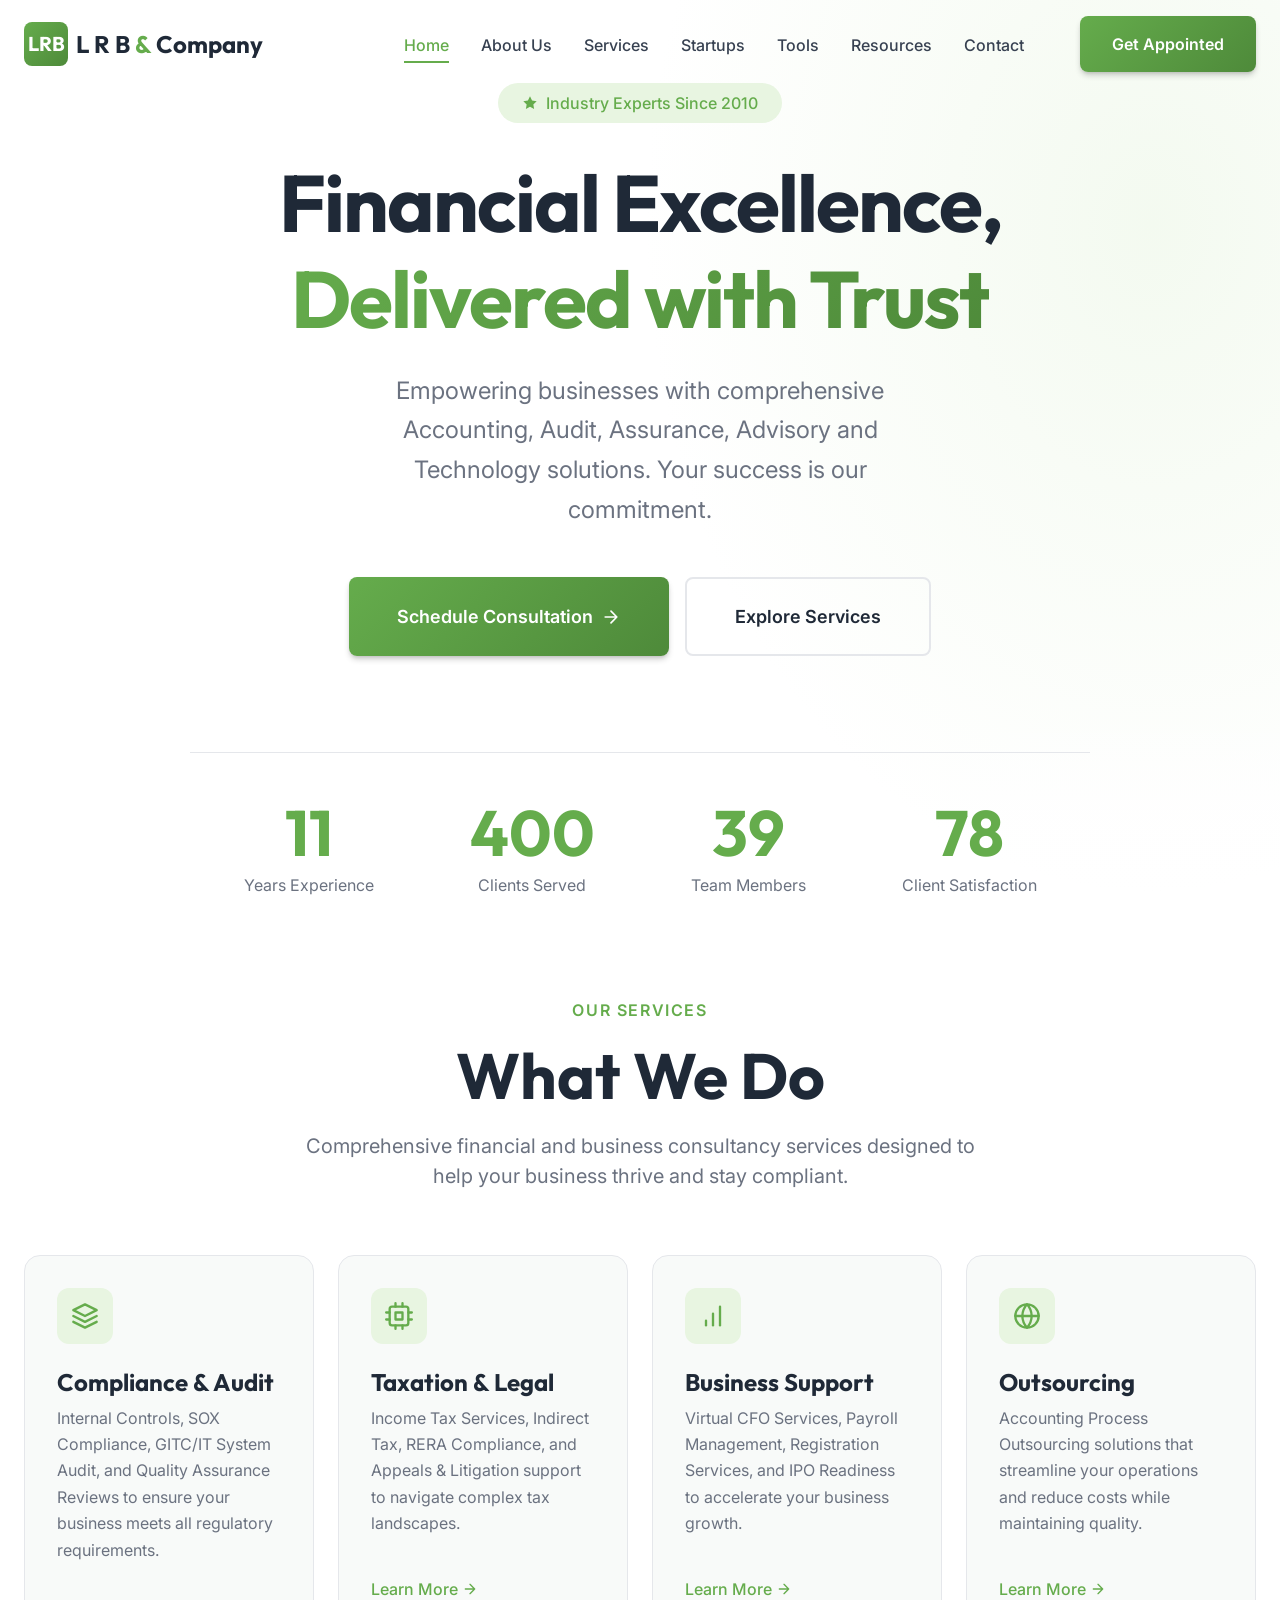
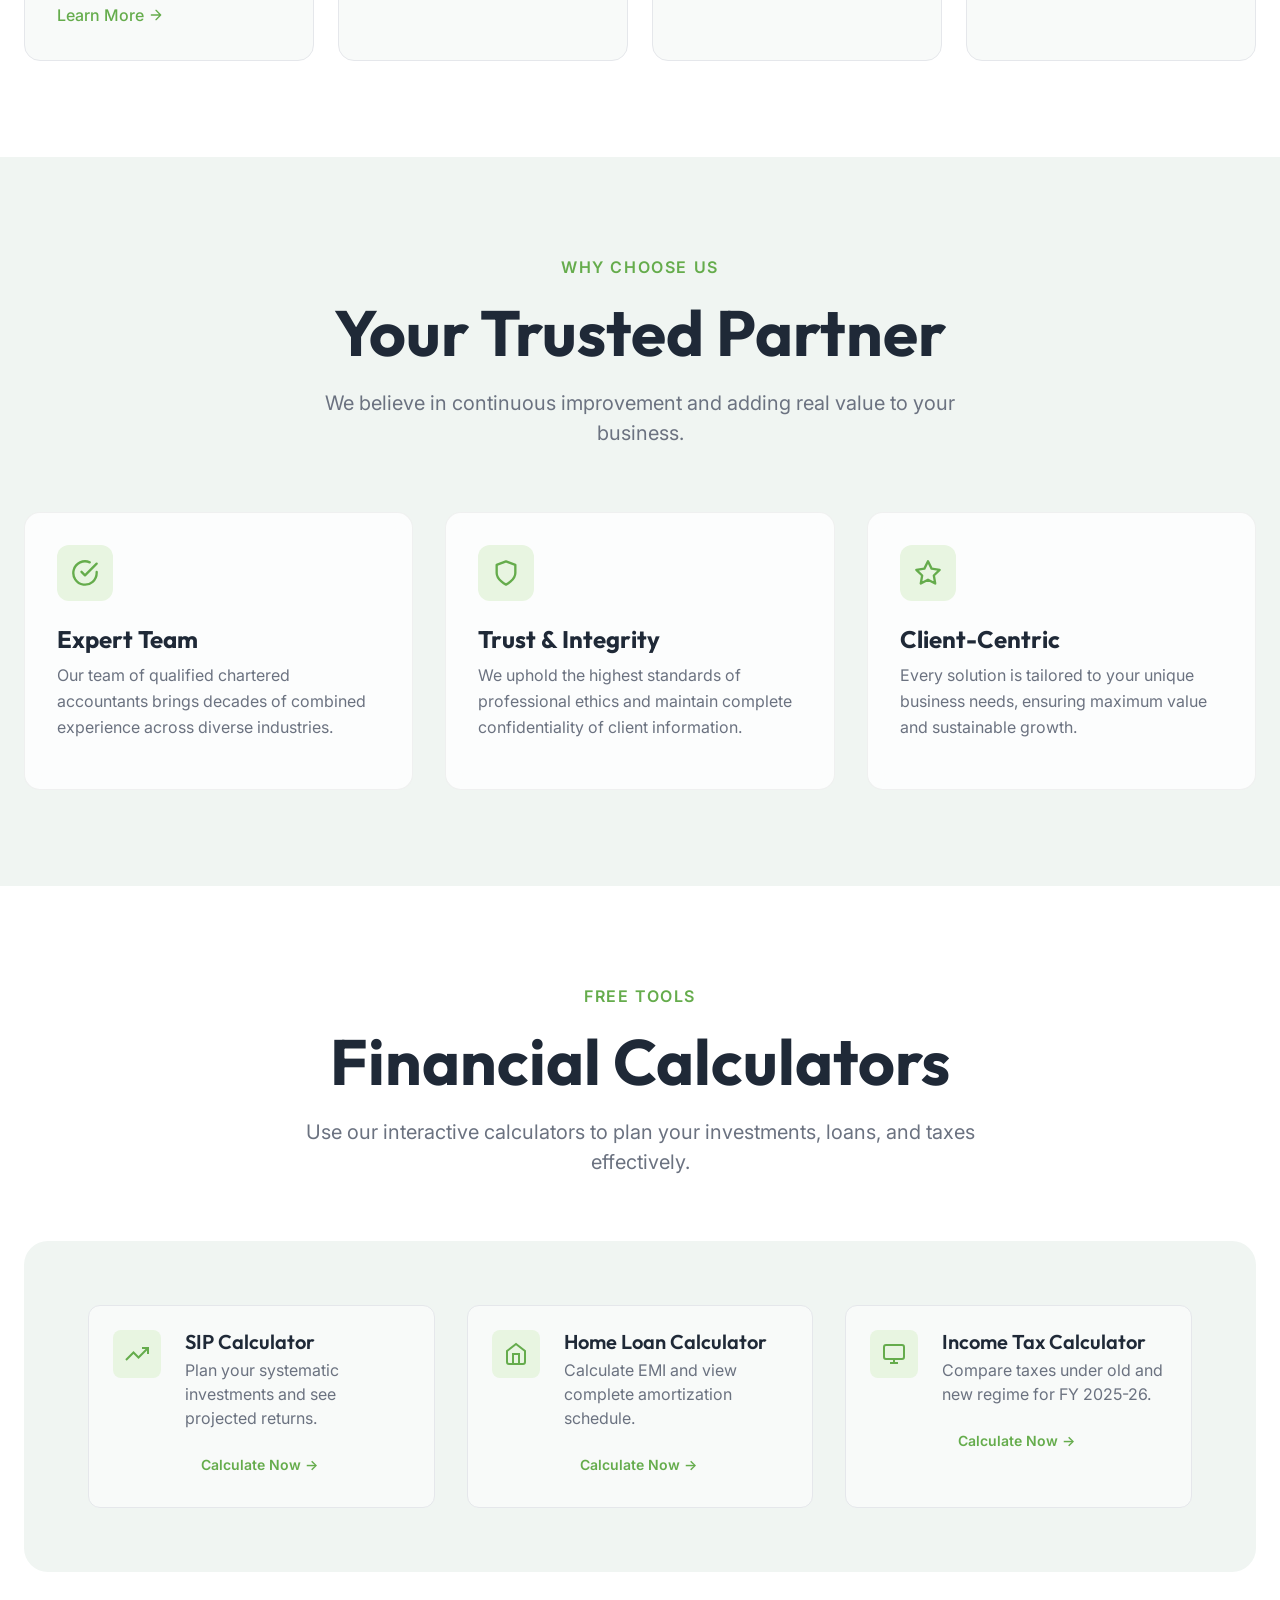
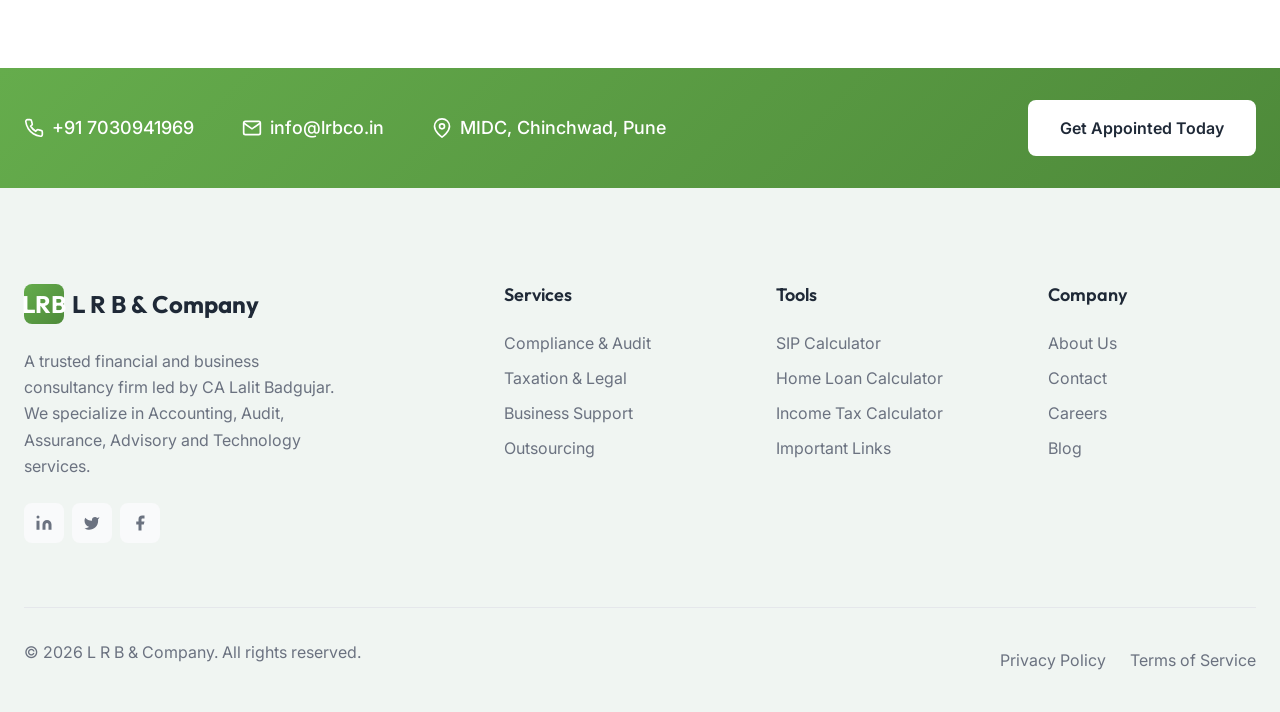
==== index.html @ bc0842a6 "UI Done" ====
<!doctype html>
<html lang="en">
  <head>
    <meta charset="UTF-8" />
    <meta name="viewport" content="width=device-width, initial-scale=1.0" />
    <meta
      name="description"
      content="L R B & Company - Industry Experts in Accounting, Audit, Assurance, Advisory and Technology. Chartered Accountant services in Pune."
    />
    <meta
      name="keywords"
      content="CA, Chartered Accountant, Audit, Tax, Pune, Financial Consultancy, CA Lalit Badgujar"
    />
    <meta name="author" content="L R B & Company" />

    <title>L R B & Company | Chartered Accountants in Pune</title>

    <!-- Favicon -->
    <link
      rel="icon"
      type="image/svg+xml"
      href="data:image/svg+xml,<svg xmlns='http://www.w3.org/2000/svg' viewBox='0 0 100 100'><rect fill='%2365AC4C' rx='15' width='100' height='100'/><text x='50%' y='55%' dominant-baseline='middle' text-anchor='middle' font-family='system-ui' font-size='50' font-weight='bold' fill='%23FFFFFF'>LRB</text></svg>"
    />

    <!-- Stylesheets -->
    <link rel="stylesheet" href="styles/main.css" />
  </head>
  <body>
    <!-- ========== Navigation ========== -->
    <nav class="navbar" role="navigation" aria-label="Main navigation">
      <div class="container">
        <div class="navbar__inner">
          <!-- Logo -->
          <a
            href="index.html"
            class="navbar__logo"
            aria-label="L R B & Company Home"
          >
            <div class="navbar__logo-icon">LRB</div>
            <div class="navbar__logo-text">L R B <span>&</span> Company</div>
          </a>

          <!-- Navigation Menu -->
          <ul class="navbar__menu">
            <li><a href="index.html" class="navbar__link active">Home</a></li>
            <li><a href="about.html" class="navbar__link">About Us</a></li>
            <li><a href="services.html" class="navbar__link">Services</a></li>
            <li>
              <a href="startup-assistance.html" class="navbar__link"
                >Startups</a
              >
            </li>
            <li><a href="#tools" class="navbar__link">Tools</a></li>
            <li><a href="resources.html" class="navbar__link">Resources</a></li>
            <li><a href="contact.html" class="navbar__link">Contact</a></li>
            <li class="navbar__cta">
              <a href="contact.html" class="btn btn--primary">Get Appointed</a>
            </li>
          </ul>

          <!-- Mobile Toggle -->
          <button
            class="navbar__toggle"
            aria-label="Toggle menu"
            aria-expanded="false"
          >
            <span></span>
            <span></span>
            <span></span>
          </button>
        </div>
      </div>
    </nav>

    <!-- ========== Hero Section ========== -->
    <section class="hero" id="home">
      <div class="hero__bg" aria-hidden="true"></div>
      <div class="container">
        <div class="hero__content">
          <!-- Badge -->
          <div class="hero__badge" data-animate>
            <svg
              xmlns="http://www.w3.org/2000/svg"
              viewBox="0 0 24 24"
              fill="currentColor"
            >
              <path
                d="M12 2L15.09 8.26L22 9.27L17 14.14L18.18 21.02L12 17.77L5.82 21.02L7 14.14L2 9.27L8.91 8.26L12 2Z"
              />
            </svg>
            Industry Experts Since 2010
          </div>

          <!-- Title -->
          <h1 class="hero__title" data-animate data-animate-delay="100">
            Financial Excellence,<br />
            <span>Delivered with Trust</span>
          </h1>

          <!-- Subtitle -->
          <p class="hero__subtitle" data-animate data-animate-delay="200">
            Empowering businesses with comprehensive Accounting, Audit,
            Assurance, Advisory and Technology solutions. Your success is our
            commitment.
          </p>

          <!-- CTA Buttons -->
          <div class="hero__cta" data-animate data-animate-delay="300">
            <a href="contact.html" class="btn btn--primary btn--lg">
              Schedule Consultation
              <svg
                xmlns="http://www.w3.org/2000/svg"
                width="20"
                height="20"
                viewBox="0 0 24 24"
                fill="none"
                stroke="currentColor"
                stroke-width="2"
                stroke-linecap="round"
                stroke-linejoin="round"
              >
                <path d="M5 12h14M12 5l7 7-7 7" />
              </svg>
            </a>
            <a href="#services" class="btn btn--secondary btn--lg">
              Explore Services
            </a>
          </div>

          <!-- Stats -->
          <div class="hero__stats" data-animate data-animate-delay="400">
            <div class="hero__stat">
              <div
                class="hero__stat-value"
                data-counter="15"
                data-counter-suffix="+"
              >
                0
              </div>
              <div class="hero__stat-label">Years Experience</div>
            </div>
            <div class="hero__stat">
              <div
                class="hero__stat-value"
                data-counter="500"
                data-counter-suffix="+"
              >
                0
              </div>
              <div class="hero__stat-label">Clients Served</div>
            </div>
            <div class="hero__stat">
              <div
                class="hero__stat-value"
                data-counter="50"
                data-counter-suffix="+"
              >
                0
              </div>
              <div class="hero__stat-label">Team Members</div>
            </div>
            <div class="hero__stat">
              <div
                class="hero__stat-value"
                data-counter="98"
                data-counter-suffix="%"
              >
                0
              </div>
              <div class="hero__stat-label">Client Satisfaction</div>
            </div>
          </div>
        </div>
      </div>
    </section>

    <!-- ========== Services Section ========== -->
    <section class="section" id="services">
      <div class="container">
        <!-- Section Header -->
        <div class="section-header" data-animate>
          <span class="section-header__tag">Our Services</span>
          <h2 class="section-header__title">What We Do</h2>
          <p class="section-header__text">
            Comprehensive financial and business consultancy services designed
            to help your business thrive and stay compliant.
          </p>
        </div>

        <!-- Services Grid -->
        <div class="services-grid">
          <!-- Compliance & Audit -->
          <a
            href="services/compliance-audit.html"
            class="card"
            data-animate
            data-animate-delay="0"
          >
            <div class="card__icon">
              <svg
                xmlns="http://www.w3.org/2000/svg"
                viewBox="0 0 24 24"
                fill="none"
                stroke="currentColor"
                stroke-width="2"
                stroke-linecap="round"
                stroke-linejoin="round"
              >
                <path d="M12 2L2 7l10 5 10-5-10-5z" />
                <path d="M2 17l10 5 10-5" />
                <path d="M2 12l10 5 10-5" />
              </svg>
            </div>
            <h3 class="card__title">Compliance & Audit</h3>
            <p class="card__text">
              Internal Controls, SOX Compliance, GITC/IT System Audit, and
              Quality Assurance Reviews to ensure your business meets all
              regulatory requirements.
            </p>
            <span class="card__link">
              Learn More
              <svg
                xmlns="http://www.w3.org/2000/svg"
                width="16"
                height="16"
                viewBox="0 0 24 24"
                fill="none"
                stroke="currentColor"
                stroke-width="2"
                stroke-linecap="round"
                stroke-linejoin="round"
              >
                <path d="M5 12h14M12 5l7 7-7 7" />
              </svg>
            </span>
          </a>

          <!-- Taxation & Legal -->
          <a
            href="services/taxation-legal.html"
            class="card"
            data-animate
            data-animate-delay="100"
          >
            <div class="card__icon">
              <svg
                xmlns="http://www.w3.org/2000/svg"
                viewBox="0 0 24 24"
                fill="none"
                stroke="currentColor"
                stroke-width="2"
                stroke-linecap="round"
                stroke-linejoin="round"
              >
                <rect x="4" y="4" width="16" height="16" rx="2" />
                <path d="M9 9h6v6H9z" />
                <path
                  d="M9 1v3M15 1v3M9 20v3M15 20v3M1 9h3M1 15h3M20 9h3M20 15h3"
                />
              </svg>
            </div>
            <h3 class="card__title">Taxation & Legal</h3>
            <p class="card__text">
              Income Tax Services, Indirect Tax, RERA Compliance, and Appeals &
              Litigation support to navigate complex tax landscapes.
            </p>
            <span class="card__link">
              Learn More
              <svg
                xmlns="http://www.w3.org/2000/svg"
                width="16"
                height="16"
                viewBox="0 0 24 24"
                fill="none"
                stroke="currentColor"
                stroke-width="2"
                stroke-linecap="round"
                stroke-linejoin="round"
              >
                <path d="M5 12h14M12 5l7 7-7 7" />
              </svg>
            </span>
          </a>

          <!-- Business Support -->
          <a
            href="services/business-support.html"
            class="card"
            data-animate
            data-animate-delay="200"
          >
            <div class="card__icon">
              <svg
                xmlns="http://www.w3.org/2000/svg"
                viewBox="0 0 24 24"
                fill="none"
                stroke="currentColor"
                stroke-width="2"
                stroke-linecap="round"
                stroke-linejoin="round"
              >
                <line x1="12" y1="20" x2="12" y2="10" />
                <line x1="18" y1="20" x2="18" y2="4" />
                <line x1="6" y1="20" x2="6" y2="16" />
              </svg>
            </div>
            <h3 class="card__title">Business Support</h3>
            <p class="card__text">
              Virtual CFO Services, Payroll Management, Registration Services,
              and IPO Readiness to accelerate your business growth.
            </p>
            <span class="card__link">
              Learn More
              <svg
                xmlns="http://www.w3.org/2000/svg"
                width="16"
                height="16"
                viewBox="0 0 24 24"
                fill="none"
                stroke="currentColor"
                stroke-width="2"
                stroke-linecap="round"
                stroke-linejoin="round"
              >
                <path d="M5 12h14M12 5l7 7-7 7" />
              </svg>
            </span>
          </a>

          <!-- Outsourcing -->
          <a
            href="services/outsourcing.html"
            class="card"
            data-animate
            data-animate-delay="300"
          >
            <div class="card__icon">
              <svg
                xmlns="http://www.w3.org/2000/svg"
                viewBox="0 0 24 24"
                fill="none"
                stroke="currentColor"
                stroke-width="2"
                stroke-linecap="round"
                stroke-linejoin="round"
              >
                <circle cx="12" cy="12" r="10" />
                <line x1="2" y1="12" x2="22" y2="12" />
                <path
                  d="M12 2a15.3 15.3 0 0 1 4 10 15.3 15.3 0 0 1-4 10 15.3 15.3 0 0 1-4-10 15.3 15.3 0 0 1 4-10z"
                />
              </svg>
            </div>
            <h3 class="card__title">Outsourcing</h3>
            <p class="card__text">
              Accounting Process Outsourcing solutions that streamline your
              operations and reduce costs while maintaining quality.
            </p>
            <span class="card__link">
              Learn More
              <svg
                xmlns="http://www.w3.org/2000/svg"
                width="16"
                height="16"
                viewBox="0 0 24 24"
                fill="none"
                stroke="currentColor"
                stroke-width="2"
                stroke-linecap="round"
                stroke-linejoin="round"
              >
                <path d="M5 12h14M12 5l7 7-7 7" />
              </svg>
            </span>
          </a>
        </div>
      </div>
    </section>

    <!-- ========== Why Choose Us Section ========== -->
    <section class="section" style="background: var(--primary-dark)">
      <div class="container">
        <div class="section-header" data-animate>
          <span class="section-header__tag">Why Choose Us</span>
          <h2 class="section-header__title">Your Trusted Partner</h2>
          <p class="section-header__text">
            We believe in continuous improvement and adding real value to your
            business.
          </p>
        </div>

        <div class="grid grid-3" style="gap: var(--space-xl)">
          <div class="card card--glass" data-animate data-animate-delay="0">
            <div class="card__icon">
              <svg
                xmlns="http://www.w3.org/2000/svg"
                viewBox="0 0 24 24"
                fill="none"
                stroke="currentColor"
                stroke-width="2"
                stroke-linecap="round"
                stroke-linejoin="round"
              >
                <path d="M22 11.08V12a10 10 0 1 1-5.93-9.14" />
                <polyline points="22 4 12 14.01 9 11.01" />
              </svg>
            </div>
            <h4 class="card__title">Expert Team</h4>
            <p class="card__text">
              Our team of qualified chartered accountants brings decades of
              combined experience across diverse industries.
            </p>
          </div>

          <div class="card card--glass" data-animate data-animate-delay="100">
            <div class="card__icon">
              <svg
                xmlns="http://www.w3.org/2000/svg"
                viewBox="0 0 24 24"
                fill="none"
                stroke="currentColor"
                stroke-width="2"
                stroke-linecap="round"
                stroke-linejoin="round"
              >
                <path d="M12 22s8-4 8-10V5l-8-3-8 3v7c0 6 8 10 8 10z" />
              </svg>
            </div>
            <h4 class="card__title">Trust & Integrity</h4>
            <p class="card__text">
              We uphold the highest standards of professional ethics and
              maintain complete confidentiality of client information.
            </p>
          </div>

          <div class="card card--glass" data-animate data-animate-delay="200">
            <div class="card__icon">
              <svg
                xmlns="http://www.w3.org/2000/svg"
                viewBox="0 0 24 24"
                fill="none"
                stroke="currentColor"
                stroke-width="2"
                stroke-linecap="round"
                stroke-linejoin="round"
              >
                <polygon
                  points="12 2 15.09 8.26 22 9.27 17 14.14 18.18 21.02 12 17.77 5.82 21.02 7 14.14 2 9.27 8.91 8.26 12 2"
                />
              </svg>
            </div>
            <h4 class="card__title">Client-Centric</h4>
            <p class="card__text">
              Every solution is tailored to your unique business needs, ensuring
              maximum value and sustainable growth.
            </p>
          </div>
        </div>
      </div>
    </section>

    <!-- ========== Tools Section ========== -->
    <section class="section" id="tools">
      <div class="container">
        <div class="section-header" data-animate>
          <span class="section-header__tag">Free Tools</span>
          <h2 class="section-header__title">Financial Calculators</h2>
          <p class="section-header__text">
            Use our interactive calculators to plan your investments, loans, and
            taxes effectively.
          </p>
        </div>

        <div class="tools-showcase" data-animate>
          <div class="tools-grid">
            <!-- SIP Calculator -->
            <a href="tools/sip-calculator.html" class="tool-card">
              <div class="tool-card__icon">
                <svg
                  xmlns="http://www.w3.org/2000/svg"
                  viewBox="0 0 24 24"
                  fill="none"
                  stroke="currentColor"
                  stroke-width="2"
                >
                  <path d="M23 6l-9.5 9.5-5-5L1 18" />
                  <path d="M17 6h6v6" />
                </svg>
              </div>
              <div class="tool-card__content">
                <h4 class="tool-card__title">SIP Calculator</h4>
                <p class="tool-card__text">
                  Plan your systematic investments and see projected returns.
                </p>
                <span class="btn btn--ghost btn--sm">Calculate Now →</span>
              </div>
            </a>

            <!-- Home Loan Calculator -->
            <a href="tools/home-loan-calculator.html" class="tool-card">
              <div class="tool-card__icon">
                <svg
                  xmlns="http://www.w3.org/2000/svg"
                  viewBox="0 0 24 24"
                  fill="none"
                  stroke="currentColor"
                  stroke-width="2"
                >
                  <path d="M3 9l9-7 9 7v11a2 2 0 0 1-2 2H5a2 2 0 0 1-2-2z" />
                  <polyline points="9 22 9 12 15 12 15 22" />
                </svg>
              </div>
              <div class="tool-card__content">
                <h4 class="tool-card__title">Home Loan Calculator</h4>
                <p class="tool-card__text">
                  Calculate EMI and view complete amortization schedule.
                </p>
                <span class="btn btn--ghost btn--sm">Calculate Now →</span>
              </div>
            </a>

            <!-- Income Tax Calculator -->
            <a href="tools/income-tax-calculator.html" class="tool-card">
              <div class="tool-card__icon">
                <svg
                  xmlns="http://www.w3.org/2000/svg"
                  viewBox="0 0 24 24"
                  fill="none"
                  stroke="currentColor"
                  stroke-width="2"
                >
                  <rect x="2" y="3" width="20" height="14" rx="2" />
                  <path d="M8 21h8M12 17v4" />
                </svg>
              </div>
              <div class="tool-card__content">
                <h4 class="tool-card__title">Income Tax Calculator</h4>
                <p class="tool-card__text">
                  Compare taxes under old and new regime for FY 2025-26.
                </p>
                <span class="btn btn--ghost btn--sm">Calculate Now →</span>
              </div>
            </a>
          </div>
        </div>
      </div>
    </section>

    <!-- ========== Contact Strip ========== -->
    <section class="contact-strip">
      <div class="container">
        <div class="contact-strip__inner">
          <div class="contact-strip__info">
            <div class="contact-strip__item">
              <svg
                xmlns="http://www.w3.org/2000/svg"
                viewBox="0 0 24 24"
                fill="none"
                stroke="currentColor"
                stroke-width="2"
              >
                <path
                  d="M22 16.92v3a2 2 0 0 1-2.18 2 19.79 19.79 0 0 1-8.63-3.07 19.5 19.5 0 0 1-6-6 19.79 19.79 0 0 1-3.07-8.67A2 2 0 0 1 4.11 2h3a2 2 0 0 1 2 1.72 12.84 12.84 0 0 0 .7 2.81 2 2 0 0 1-.45 2.11L8.09 9.91a16 16 0 0 0 6 6l1.27-1.27a2 2 0 0 1 2.11-.45 12.84 12.84 0 0 0 2.81.7A2 2 0 0 1 22 16.92z"
                />
              </svg>
              <span>+91 7030941969</span>
            </div>
            <div class="contact-strip__item">
              <svg
                xmlns="http://www.w3.org/2000/svg"
                viewBox="0 0 24 24"
                fill="none"
                stroke="currentColor"
                stroke-width="2"
              >
                <path
                  d="M4 4h16c1.1 0 2 .9 2 2v12c0 1.1-.9 2-2 2H4c-1.1 0-2-.9-2-2V6c0-1.1.9-2 2-2z"
                />
                <polyline points="22,6 12,13 2,6" />
              </svg>
              <span>info@lrbco.in</span>
            </div>
            <div class="contact-strip__item">
              <svg
                xmlns="http://www.w3.org/2000/svg"
                viewBox="0 0 24 24"
                fill="none"
                stroke="currentColor"
                stroke-width="2"
              >
                <path d="M21 10c0 7-9 13-9 13s-9-6-9-13a9 9 0 0 1 18 0z" />
                <circle cx="12" cy="10" r="3" />
              </svg>
              <span>MIDC, Chinchwad, Pune</span>
            </div>
          </div>
          <div class="contact-strip__cta">
            <a href="contact.html" class="btn">Get Appointed Today</a>
          </div>
        </div>
      </div>
    </section>

    <!-- ========== Footer ========== -->
    <footer class="footer" role="contentinfo">
      <div class="container">
        <div class="footer__grid">
          <!-- Brand Column -->
          <div class="footer__brand">
            <a href="index.html" class="footer__logo">
              <div class="footer__logo-icon">LRB</div>
              <span>L R B & Company</span>
            </a>
            <p class="footer__text">
              A trusted financial and business consultancy firm led by CA Lalit
              Badgujar. We specialize in Accounting, Audit, Assurance, Advisory
              and Technology services.
            </p>
            <div class="footer__social">
              <a href="#" aria-label="LinkedIn">
                <svg
                  xmlns="http://www.w3.org/2000/svg"
                  viewBox="0 0 24 24"
                  fill="currentColor"
                  width="18"
                  height="18"
                >
                  <path
                    d="M16 8a6 6 0 0 1 6 6v7h-4v-7a2 2 0 0 0-2-2 2 2 0 0 0-2 2v7h-4v-7a6 6 0 0 1 6-6z"
                  />
                  <rect x="2" y="9" width="4" height="12" />
                  <circle cx="4" cy="4" r="2" />
                </svg>
              </a>
              <a href="#" aria-label="Twitter">
                <svg
                  xmlns="http://www.w3.org/2000/svg"
                  viewBox="0 0 24 24"
                  fill="currentColor"
                  width="18"
                  height="18"
                >
                  <path
                    d="M22 4s-.7 2.1-2 3.4c1.6 10-9.4 17.3-18 11.6 2.2.1 4.4-.6 6-2C3 15.5.5 9.6 3 5c2.2 2.6 5.6 4.1 9 4-.9-4.2 4-6.6 7-3.8 1.1 0 3-1.2 3-1.2z"
                  />
                </svg>
              </a>
              <a href="#" aria-label="Facebook">
                <svg
                  xmlns="http://www.w3.org/2000/svg"
                  viewBox="0 0 24 24"
                  fill="currentColor"
                  width="18"
                  height="18"
                >
                  <path
                    d="M18 2h-3a5 5 0 0 0-5 5v3H7v4h3v8h4v-8h3l1-4h-4V7a1 1 0 0 1 1-1h3z"
                  />
                </svg>
              </a>
            </div>
          </div>

          <!-- Services Links -->
          <div class="footer__col">
            <h5 class="footer__heading">Services</h5>
            <ul class="footer__links">
              <li>
                <a href="services/compliance-audit.html" class="footer__link"
                  >Compliance & Audit</a
                >
              </li>
              <li>
                <a href="services/taxation-legal.html" class="footer__link"
                  >Taxation & Legal</a
                >
              </li>
              <li>
                <a href="services/business-support.html" class="footer__link"
                  >Business Support</a
                >
              </li>
              <li>
                <a href="services/outsourcing.html" class="footer__link"
                  >Outsourcing</a
                >
              </li>
            </ul>
          </div>

          <!-- Tools Links -->
          <div class="footer__col">
            <h5 class="footer__heading">Tools</h5>
            <ul class="footer__links">
              <li>
                <a href="tools/sip-calculator.html" class="footer__link"
                  >SIP Calculator</a
                >
              </li>
              <li>
                <a href="tools/home-loan-calculator.html" class="footer__link"
                  >Home Loan Calculator</a
                >
              </li>
              <li>
                <a href="tools/income-tax-calculator.html" class="footer__link"
                  >Income Tax Calculator</a
                >
              </li>
              <li>
                <a href="resources.html" class="footer__link"
                  >Important Links</a
                >
              </li>
            </ul>
          </div>

          <!-- Company Links -->
          <div class="footer__col">
            <h5 class="footer__heading">Company</h5>
            <ul class="footer__links">
              <li><a href="about.html" class="footer__link">About Us</a></li>
              <li><a href="contact.html" class="footer__link">Contact</a></li>
              <li><a href="#" class="footer__link">Careers</a></li>
              <li><a href="#" class="footer__link">Blog</a></li>
            </ul>
          </div>
        </div>

        <!-- Footer Bottom -->
        <div class="footer__bottom">
          <p class="footer__copyright">
            © 2026 L R B & Company. All rights reserved.
          </p>
          <div class="footer__legal">
            <a href="#">Privacy Policy</a>
            <a href="#">Terms of Service</a>
          </div>
        </div>
      </div>
    </footer>

    <!-- Scripts -->
    <script src="scripts/main.js"></script>
  </body>
</html>
---- styles/main.css ----
/* ========================================
   L R B & Company - Main Styles
   ======================================== */

@import url("https://fonts.googleapis.com/css2?family=Inter:wght@400;500;600;700&family=Outfit:wght@400;500;600;700&display=swap");
@import url("tokens.css");

/* ===== CSS Reset ===== */
*,
*::before,
*::after {
  box-sizing: border-box;
  margin: 0;
  padding: 0;
}

html {
  scroll-behavior: smooth;
  -webkit-font-smoothing: antialiased;
  -moz-osx-font-smoothing: grayscale;
}

body {
  font-family: var(--font-body);
  font-size: var(--text-base);
  line-height: var(--leading-normal);
  color: var(--text);
  background-color: var(--primary);
  min-height: 100vh;
  overflow-x: hidden;
}

img,
video,
svg {
  max-width: 100%;
  height: auto;
  display: block;
}

a {
  color: inherit;
  text-decoration: none;
  transition: color var(--transition-fast);
}

button {
  font-family: inherit;
  cursor: pointer;
  border: none;
  background: none;
}

ul,
ol {
  list-style: none;
}

/* ===== Typography ===== */
h1,
h2,
h3,
h4,
h5,
h6 {
  font-family: var(--font-heading);
  font-weight: var(--weight-bold);
  line-height: var(--leading-tight);
  color: var(--text);
}

h1 {
  font-size: var(--text-5xl);
}
h2 {
  font-size: var(--text-4xl);
}
h3 {
  font-size: var(--text-3xl);
}
h4 {
  font-size: var(--text-2xl);
}
h5 {
  font-size: var(--text-xl);
}
h6 {
  font-size: var(--text-lg);
}

p {
  color: var(--text-secondary);
  margin-bottom: var(--space-md);
}

.text-accent {
  color: var(--accent);
}

.text-muted {
  color: var(--text-muted);
}

/* ===== Layout Utilities ===== */
.container {
  width: 100%;
  max-width: var(--container-xl);
  margin: 0 auto;
  padding-left: var(--space-lg);
  padding-right: var(--space-lg);
}

.container--narrow {
  max-width: var(--container-lg);
}

.container--wide {
  max-width: var(--container-2xl);
}

.section {
  padding: var(--space-4xl) 0;
}

.section--lg {
  padding: var(--space-5xl) 0;
}

/* ===== Flexbox & Grid ===== */
.flex {
  display: flex;
}

.flex-center {
  display: flex;
  align-items: center;
  justify-content: center;
}

.flex-between {
  display: flex;
  align-items: center;
  justify-content: space-between;
}

.grid {
  display: grid;
  gap: var(--space-lg);
}

.grid-2 {
  grid-template-columns: repeat(2, 1fr);
}

.grid-3 {
  grid-template-columns: repeat(3, 1fr);
}

.grid-4 {
  grid-template-columns: repeat(4, 1fr);
}

@media (max-width: 1024px) {
  .grid-4 {
    grid-template-columns: repeat(2, 1fr);
  }
  .grid-3 {
    grid-template-columns: repeat(2, 1fr);
  }
}

@media (max-width: 640px) {
  .grid-4,
  .grid-3,
  .grid-2 {
    grid-template-columns: 1fr;
  }
}

/* ===== Navigation ===== */
.navbar {
  position: fixed;
  top: 0;
  left: 0;
  right: 0;
  z-index: var(--z-fixed);
  padding: var(--space-md) 0;
  transition: all var(--transition-base);
  background: transparent;
}

.navbar.scrolled {
  background: rgba(255, 255, 255, 0.95);
  backdrop-filter: blur(10px);
  box-shadow: var(--shadow-md);
  padding: var(--space-sm) 0;
}

.navbar__inner {
  display: flex;
  align-items: center;
  justify-content: space-between;
}

.navbar__logo {
  display: flex;
  align-items: center;
  gap: var(--space-sm);
  font-family: var(--font-heading);
  font-size: var(--text-xl);
  font-weight: var(--weight-bold);
  color: var(--text);
}

.navbar__logo-icon {
  width: 44px;
  height: 44px;
  background: var(--gradient-accent);
  border-radius: var(--radius-md);
  display: flex;
  align-items: center;
  justify-content: center;
  font-size: var(--text-lg);
  color: var(--primary);
  font-weight: var(--weight-bold);
}

.navbar__logo-text span {
  color: var(--accent);
}

.navbar__menu {
  display: flex;
  align-items: center;
  gap: var(--space-xl);
}

.navbar__link {
  position: relative;
  font-size: var(--text-sm);
  font-weight: var(--weight-medium);
  color: var(--text-secondary);
  padding: var(--space-sm) 0;
  transition: color var(--transition-fast);
}

.navbar__link:hover,
.navbar__link.active {
  color: var(--accent);
}

.navbar__link::after {
  content: "";
  position: absolute;
  bottom: 0;
  left: 0;
  width: 0;
  height: 2px;
  background: var(--accent);
  transition: width var(--transition-base);
}

.navbar__link:hover::after,
.navbar__link.active::after {
  width: 100%;
}

.navbar__cta {
  margin-left: var(--space-lg);
}

/* Mobile Menu */
.navbar__toggle {
  display: none;
  flex-direction: column;
  gap: 5px;
  padding: var(--space-sm);
  cursor: pointer;
}

.navbar__toggle span {
  width: 24px;
  height: 2px;
  background: var(--text);
  transition: all var(--transition-base);
}

@media (max-width: 900px) {
  .navbar__toggle {
    display: flex;
  }

  .navbar__menu {
    position: fixed;
    top: 0;
    right: -100%;
    width: 280px;
    height: 100vh;
    background: var(--primary-light);
    flex-direction: column;
    align-items: flex-start;
    justify-content: flex-start;
    padding: var(--space-4xl) var(--space-xl);
    gap: var(--space-lg);
    transition: right var(--transition-base);
    box-shadow: var(--shadow-xl);
  }

  .navbar__menu.open {
    right: 0;
  }

  .navbar__cta {
    margin-left: 0;
    margin-top: var(--space-lg);
  }
}

/* ===== Buttons ===== */
.btn {
  display: inline-flex;
  align-items: center;
  justify-content: center;
  gap: var(--space-sm);
  padding: var(--space-md) var(--space-xl);
  font-family: var(--font-body);
  font-size: var(--text-sm);
  font-weight: var(--weight-semibold);
  border-radius: var(--radius-md);
  transition: all var(--transition-base);
  cursor: pointer;
  border: none;
  text-decoration: none;
}

.btn--primary {
  background: var(--gradient-accent);
  color: var(--primary);
  box-shadow: var(--shadow-md);
}

.btn--primary:hover {
  transform: translateY(-2px);
  box-shadow: var(--shadow-glow);
}

.btn--secondary {
  background: transparent;
  color: var(--text);
  border: 2px solid var(--border);
}

.btn--secondary:hover {
  border-color: var(--accent);
  color: var(--accent);
}

.btn--ghost {
  background: transparent;
  color: var(--accent);
  padding: var(--space-sm) var(--space-md);
}

.btn--ghost:hover {
  background: var(--accent-light);
}

.btn--lg {
  padding: var(--space-lg) var(--space-2xl);
  font-size: var(--text-base);
}

.btn--sm {
  padding: var(--space-sm) var(--space-md);
  font-size: var(--text-xs);
}

.btn--icon {
  width: 48px;
  height: 48px;
  padding: 0;
  border-radius: var(--radius-full);
}

/* ===== Cards ===== */
.card {
  background: var(--primary-light);
  border-radius: var(--radius-xl);
  padding: var(--space-xl);
  border: 1px solid var(--border);
  transition: all var(--transition-base);
}

.card:hover {
  border-color: var(--accent);
  transform: translateY(-4px);
  box-shadow: var(--shadow-card);
}

.card--glass {
  background: rgba(255, 255, 255, 0.8);
  backdrop-filter: blur(10px);
  border: 1px solid rgba(0, 0, 0, 0.05);
}

.card__icon {
  width: 56px;
  height: 56px;
  background: var(--accent-light);
  border-radius: var(--radius-lg);
  display: flex;
  align-items: center;
  justify-content: center;
  margin-bottom: var(--space-lg);
}

.card__icon svg {
  width: 28px;
  height: 28px;
  color: var(--accent);
}

.card__title {
  font-size: var(--text-xl);
  margin-bottom: var(--space-sm);
}

.card__text {
  font-size: var(--text-sm);
  color: var(--text-muted);
  line-height: var(--leading-relaxed);
}

.card__link {
  display: inline-flex;
  align-items: center;
  gap: var(--space-xs);
  margin-top: var(--space-lg);
  font-size: var(--text-sm);
  font-weight: var(--weight-medium);
  color: var(--accent);
  transition: gap var(--transition-fast);
}

.card__link:hover {
  gap: var(--space-sm);
}

/* ===== Hero Section ===== */
.hero {
  position: relative;
  min-height: 100vh;
  display: flex;
  align-items: center;
  justify-content: center;
  padding-top: 80px;
  overflow: hidden;
}

.hero__bg {
  position: absolute;
  inset: 0;
  z-index: -1;
}

.hero__bg::before {
  content: "";
  position: absolute;
  top: -50%;
  right: -30%;
  width: 80%;
  height: 150%;
  background: radial-gradient(
    ellipse at center,
    var(--accent-light) 0%,
    transparent 70%
  );
  opacity: 0.5;
}

.hero__bg::after {
  content: "";
  position: absolute;
  bottom: 0;
  left: 0;
  right: 0;
  height: 200px;
  background: linear-gradient(to top, var(--primary) 0%, transparent 100%);
}

.hero__content {
  text-align: center;
  max-width: 900px;
  margin: 0 auto;
}

.hero__badge {
  display: inline-flex;
  align-items: center;
  gap: var(--space-sm);
  padding: var(--space-sm) var(--space-lg);
  background: var(--accent-light);
  border-radius: var(--radius-full);
  font-size: var(--text-sm);
  font-weight: var(--weight-medium);
  color: var(--accent);
  margin-bottom: var(--space-xl);
}

.hero__badge svg {
  width: 16px;
  height: 16px;
}

.hero__title {
  font-size: var(--text-5xl);
  margin-bottom: var(--space-lg);
  letter-spacing: var(--tracking-tight);
}

.hero__title span {
  background: var(--gradient-accent);
  -webkit-background-clip: text;
  -webkit-text-fill-color: transparent;
  background-clip: text;
}

.hero__subtitle {
  font-size: var(--text-xl);
  color: var(--text-muted);
  max-width: 600px;
  margin: 0 auto var(--space-2xl);
  line-height: var(--leading-relaxed);
}

.hero__cta {
  display: flex;
  gap: var(--space-md);
  justify-content: center;
  flex-wrap: wrap;
}

.hero__stats {
  display: flex;
  justify-content: center;
  gap: var(--space-4xl);
  margin-top: var(--space-4xl);
  padding-top: var(--space-2xl);
  border-top: 1px solid var(--border);
}

.hero__stat {
  text-align: center;
}

.hero__stat-value {
  font-family: var(--font-heading);
  font-size: var(--text-4xl);
  font-weight: var(--weight-bold);
  color: var(--accent);
  line-height: 1;
}

.hero__stat-label {
  font-size: var(--text-sm);
  color: var(--text-muted);
  margin-top: var(--space-sm);
}

@media (max-width: 768px) {
  .hero__stats {
    gap: var(--space-xl);
    flex-wrap: wrap;
  }

  .hero__stat-value {
    font-size: var(--text-3xl);
  }
}

/* ===== Section Headers ===== */
.section-header {
  text-align: center;
  max-width: 700px;
  margin: 0 auto var(--space-3xl);
}

.section-header__tag {
  display: inline-block;
  font-size: var(--text-sm);
  font-weight: var(--weight-semibold);
  color: var(--accent);
  text-transform: uppercase;
  letter-spacing: var(--tracking-wider);
  margin-bottom: var(--space-md);
}

.section-header__title {
  font-size: var(--text-4xl);
  margin-bottom: var(--space-md);
}

.section-header__text {
  font-size: var(--text-lg);
  color: var(--text-muted);
}

/* ===== Services Grid ===== */
.services-grid {
  display: grid;
  grid-template-columns: repeat(4, 1fr);
  gap: var(--space-lg);
}

@media (max-width: 1024px) {
  .services-grid {
    grid-template-columns: repeat(2, 1fr);
  }
}

@media (max-width: 640px) {
  .services-grid {
    grid-template-columns: 1fr;
  }
}

/* ===== Tools Showcase ===== */
.tools-showcase {
  background: var(--primary-dark);
  border-radius: var(--radius-2xl);
  padding: var(--space-3xl);
  margin-top: var(--space-2xl);
}

.tools-grid {
  display: grid;
  grid-template-columns: repeat(3, 1fr);
  gap: var(--space-xl);
}

@media (max-width: 900px) {
  .tools-grid {
    grid-template-columns: 1fr;
  }
}

.tool-card {
  display: flex;
  align-items: flex-start;
  gap: var(--space-lg);
  padding: var(--space-lg);
  background: var(--primary-light);
  border-radius: var(--radius-lg);
  border: 1px solid var(--border);
  transition: all var(--transition-base);
}

.tool-card:hover {
  border-color: var(--accent);
  background: var(--surface);
}

.tool-card__icon {
  flex-shrink: 0;
  width: 48px;
  height: 48px;
  background: var(--accent-light);
  border-radius: var(--radius-md);
  display: flex;
  align-items: center;
  justify-content: center;
}

.tool-card__icon svg {
  width: 24px;
  height: 24px;
  color: var(--accent);
}

.tool-card__title {
  font-size: var(--text-lg);
  font-weight: var(--weight-semibold);
  margin-bottom: var(--space-xs);
}

.tool-card__text {
  font-size: var(--text-sm);
  color: var(--text-muted);
  margin-bottom: var(--space-md);
}

/* ===== Contact Strip ===== */
.contact-strip {
  background: var(--gradient-accent);
  padding: var(--space-xl) 0;
}

.contact-strip__inner {
  display: flex;
  align-items: center;
  justify-content: space-between;
  flex-wrap: wrap;
  gap: var(--space-lg);
}

.contact-strip__info {
  display: flex;
  gap: var(--space-2xl);
  flex-wrap: wrap;
}

.contact-strip__item {
  display: flex;
  align-items: center;
  gap: var(--space-sm);
  color: var(--primary);
}

.contact-strip__item svg {
  width: 20px;
  height: 20px;
}

.contact-strip__item span {
  font-weight: var(--weight-medium);
}

.contact-strip__cta .btn {
  background: var(--primary);
  color: var(--text);
}

.contact-strip__cta .btn:hover {
  background: var(--primary-dark);
}

/* ===== Footer ===== */
.footer {
  background: var(--primary-dark);
  padding: var(--space-4xl) 0 var(--space-xl);
}

.footer__grid {
  display: grid;
  grid-template-columns: 2fr repeat(3, 1fr);
  gap: var(--space-3xl);
  margin-bottom: var(--space-3xl);
}

@media (max-width: 900px) {
  .footer__grid {
    grid-template-columns: 1fr 1fr;
    gap: var(--space-xl);
  }
}

@media (max-width: 640px) {
  .footer__grid {
    grid-template-columns: 1fr;
  }
}

.footer__brand {
  max-width: 320px;
}

.footer__logo {
  display: flex;
  align-items: center;
  gap: var(--space-sm);
  font-family: var(--font-heading);
  font-size: var(--text-xl);
  font-weight: var(--weight-bold);
  margin-bottom: var(--space-lg);
}

.footer__logo-icon {
  width: 40px;
  height: 40px;
  background: var(--gradient-accent);
  border-radius: var(--radius-md);
  display: flex;
  align-items: center;
  justify-content: center;
  color: var(--primary);
  font-weight: var(--weight-bold);
}

.footer__text {
  color: var(--text-muted);
  font-size: var(--text-sm);
  line-height: var(--leading-relaxed);
  margin-bottom: var(--space-lg);
}

.footer__social {
  display: flex;
  gap: var(--space-sm);
}

.footer__social a {
  width: 40px;
  height: 40px;
  background: var(--surface);
  border-radius: var(--radius-md);
  display: flex;
  align-items: center;
  justify-content: center;
  color: var(--text-muted);
  transition: all var(--transition-fast);
}

.footer__social a:hover {
  background: var(--accent);
  color: var(--primary);
}

.footer__heading {
  font-size: var(--text-base);
  font-weight: var(--weight-semibold);
  margin-bottom: var(--space-lg);
  color: var(--text);
}

.footer__links {
  display: flex;
  flex-direction: column;
  gap: var(--space-sm);
}

.footer__link {
  font-size: var(--text-sm);
  color: var(--text-muted);
  transition: color var(--transition-fast);
}

.footer__link:hover {
  color: var(--accent);
}

.footer__bottom {
  padding-top: var(--space-xl);
  border-top: 1px solid var(--border);
  display: flex;
  justify-content: space-between;
  align-items: center;
  flex-wrap: wrap;
  gap: var(--space-md);
}

.footer__copyright {
  font-size: var(--text-sm);
  color: var(--text-muted);
}

.footer__legal {
  display: flex;
  gap: var(--space-lg);
}

.footer__legal a {
  font-size: var(--text-sm);
  color: var(--text-muted);
  transition: color var(--transition-fast);
}

.footer__legal a:hover {
  color: var(--accent);
}

/* ===== Page Header ===== */
.page-header {
  padding: calc(80px + var(--space-3xl)) 0 var(--space-3xl);
  background: var(--primary-dark);
  text-align: center;
}

.page-header__title {
  font-size: var(--text-4xl);
  margin-bottom: var(--space-md);
}

.page-header__breadcrumb {
  display: flex;
  justify-content: center;
  gap: var(--space-sm);
  font-size: var(--text-sm);
  color: var(--text-muted);
}

.page-header__breadcrumb a:hover {
  color: var(--accent);
}

.page-header__breadcrumb span {
  color: var(--accent);
}

/* ===== Forms ===== */
.form-group {
  margin-bottom: var(--space-lg);
}

.form-label {
  display: block;
  font-size: var(--text-sm);
  font-weight: var(--weight-medium);
  margin-bottom: var(--space-sm);
  color: var(--text);
}

.form-input,
.form-textarea,
.form-select {
  width: 100%;
  padding: var(--space-md) var(--space-lg);
  background: var(--surface);
  border: 1px solid var(--border);
  border-radius: var(--radius-md);
  font-family: var(--font-body);
  font-size: var(--text-base);
  color: var(--text);
  transition: all var(--transition-fast);
}

.form-input:focus,
.form-textarea:focus,
.form-select:focus {
  outline: none;
  border-color: var(--accent);
  box-shadow: 0 0 0 3px var(--accent-light);
}

.form-input::placeholder,
.form-textarea::placeholder {
  color: var(--text-muted);
}

.form-textarea {
  min-height: 150px;
  resize: vertical;
}

/* ===== Utilities ===== */
.sr-only {
  position: absolute;
  width: 1px;
  height: 1px;
  padding: 0;
  margin: -1px;
  overflow: hidden;
  clip: rect(0, 0, 0, 0);
  border: 0;
}

.text-center {
  text-align: center;
}
.text-left {
  text-align: left;
}
.text-right {
  text-align: right;
}

.mt-sm {
  margin-top: var(--space-sm);
}
.mt-md {
  margin-top: var(--space-md);
}
.mt-lg {
  margin-top: var(--space-lg);
}
.mt-xl {
  margin-top: var(--space-xl);
}
.mt-2xl {
  margin-top: var(--space-2xl);
}

.mb-sm {
  margin-bottom: var(--space-sm);
}
.mb-md {
  margin-bottom: var(--space-md);
}
.mb-lg {
  margin-bottom: var(--space-lg);
}
.mb-xl {
  margin-bottom: var(--space-xl);
}
.mb-2xl {
  margin-bottom: var(--space-2xl);
}

/* ===== Animations ===== */
@keyframes fadeInUp {
  from {
    opacity: 0;
    transform: translateY(20px);
  }
  to {
    opacity: 1;
    transform: translateY(0);
  }
}

@keyframes pulse {
  0%,
  100% {
    opacity: 1;
  }
  50% {
    opacity: 0.7;
  }
}

@keyframes float {
  0%,
  100% {
    transform: translateY(0);
  }
  50% {
    transform: translateY(-10px);
  }
}

.animate-fade-in-up {
  animation: fadeInUp 0.6s ease forwards;
}

.animate-pulse {
  animation: pulse 2s infinite;
}

.animate-float {
  animation: float 3s ease-in-out infinite;
}

/* Scroll-triggered animations */
[data-animate] {
  opacity: 0;
  transform: translateY(30px);
  transition:
    opacity 0.6s ease,
    transform 0.6s ease;
}

[data-animate].visible {
  opacity: 1;
  transform: translateY(0);
}
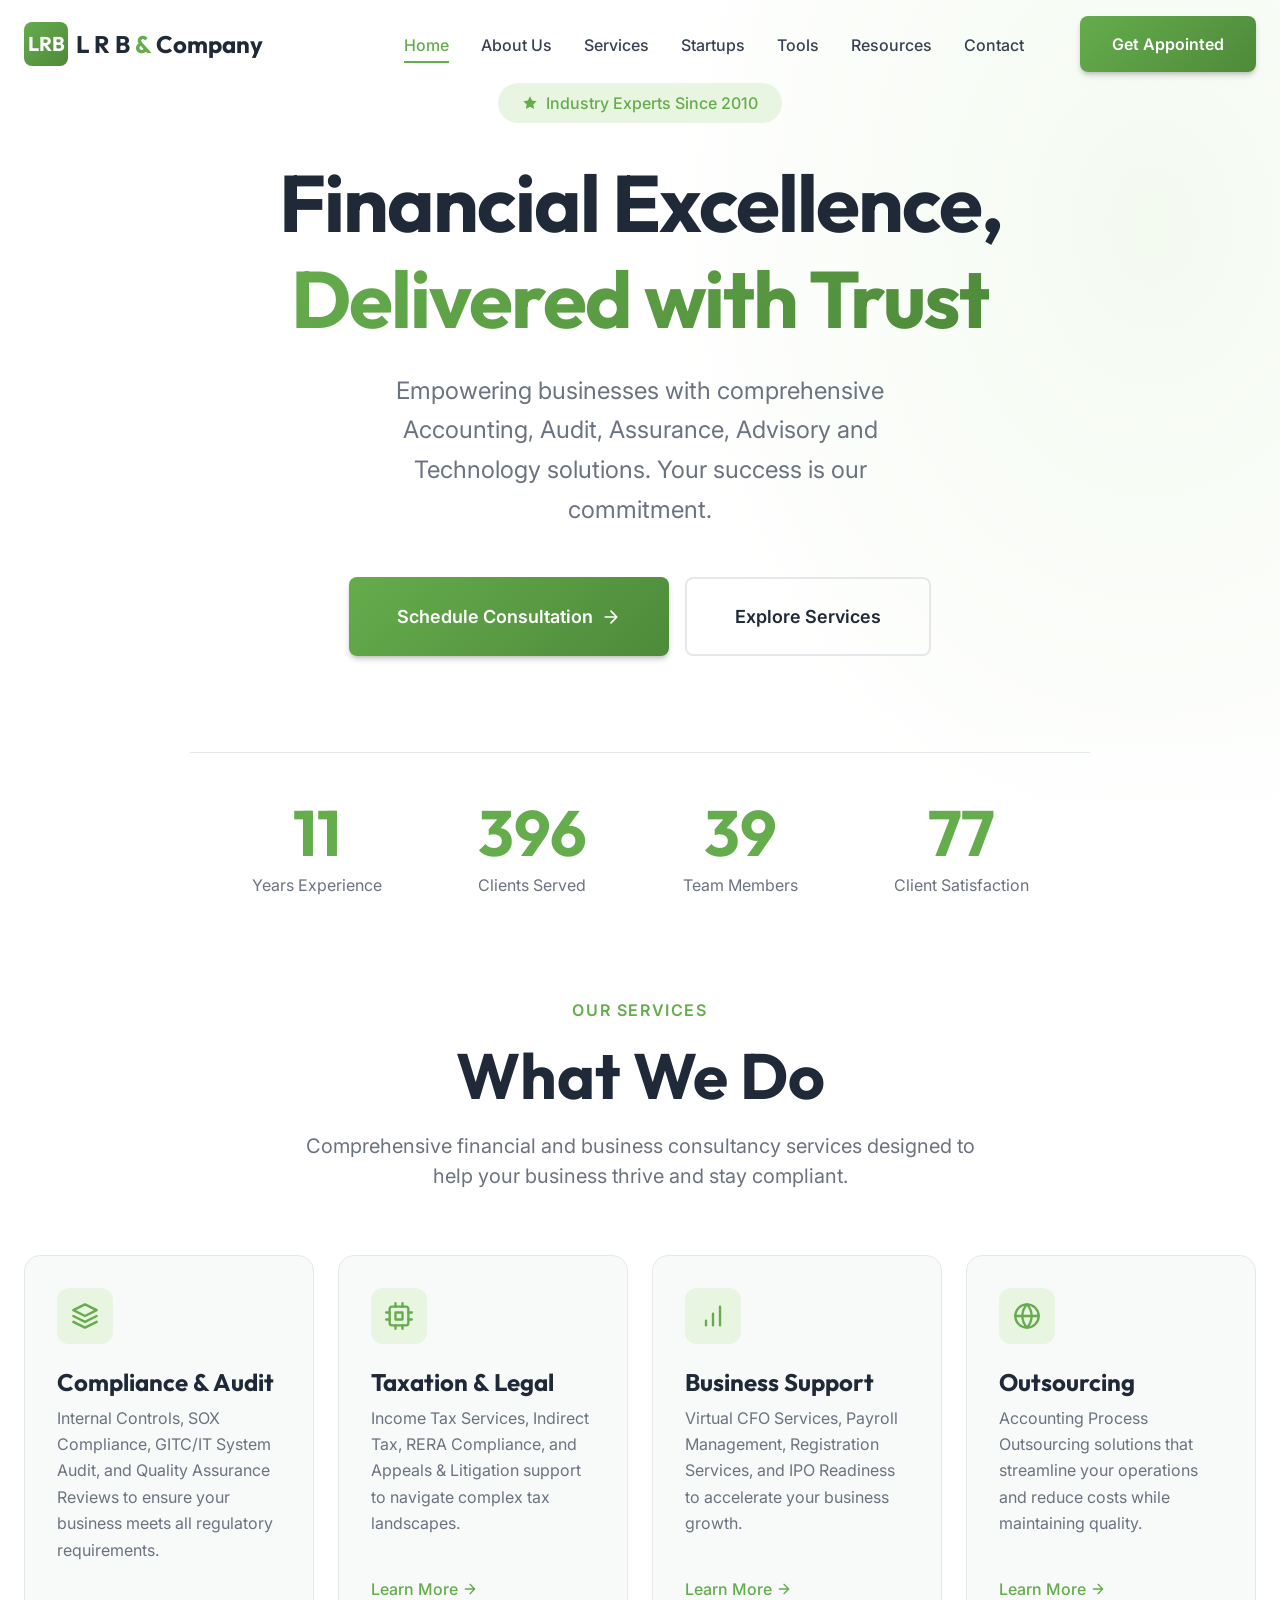
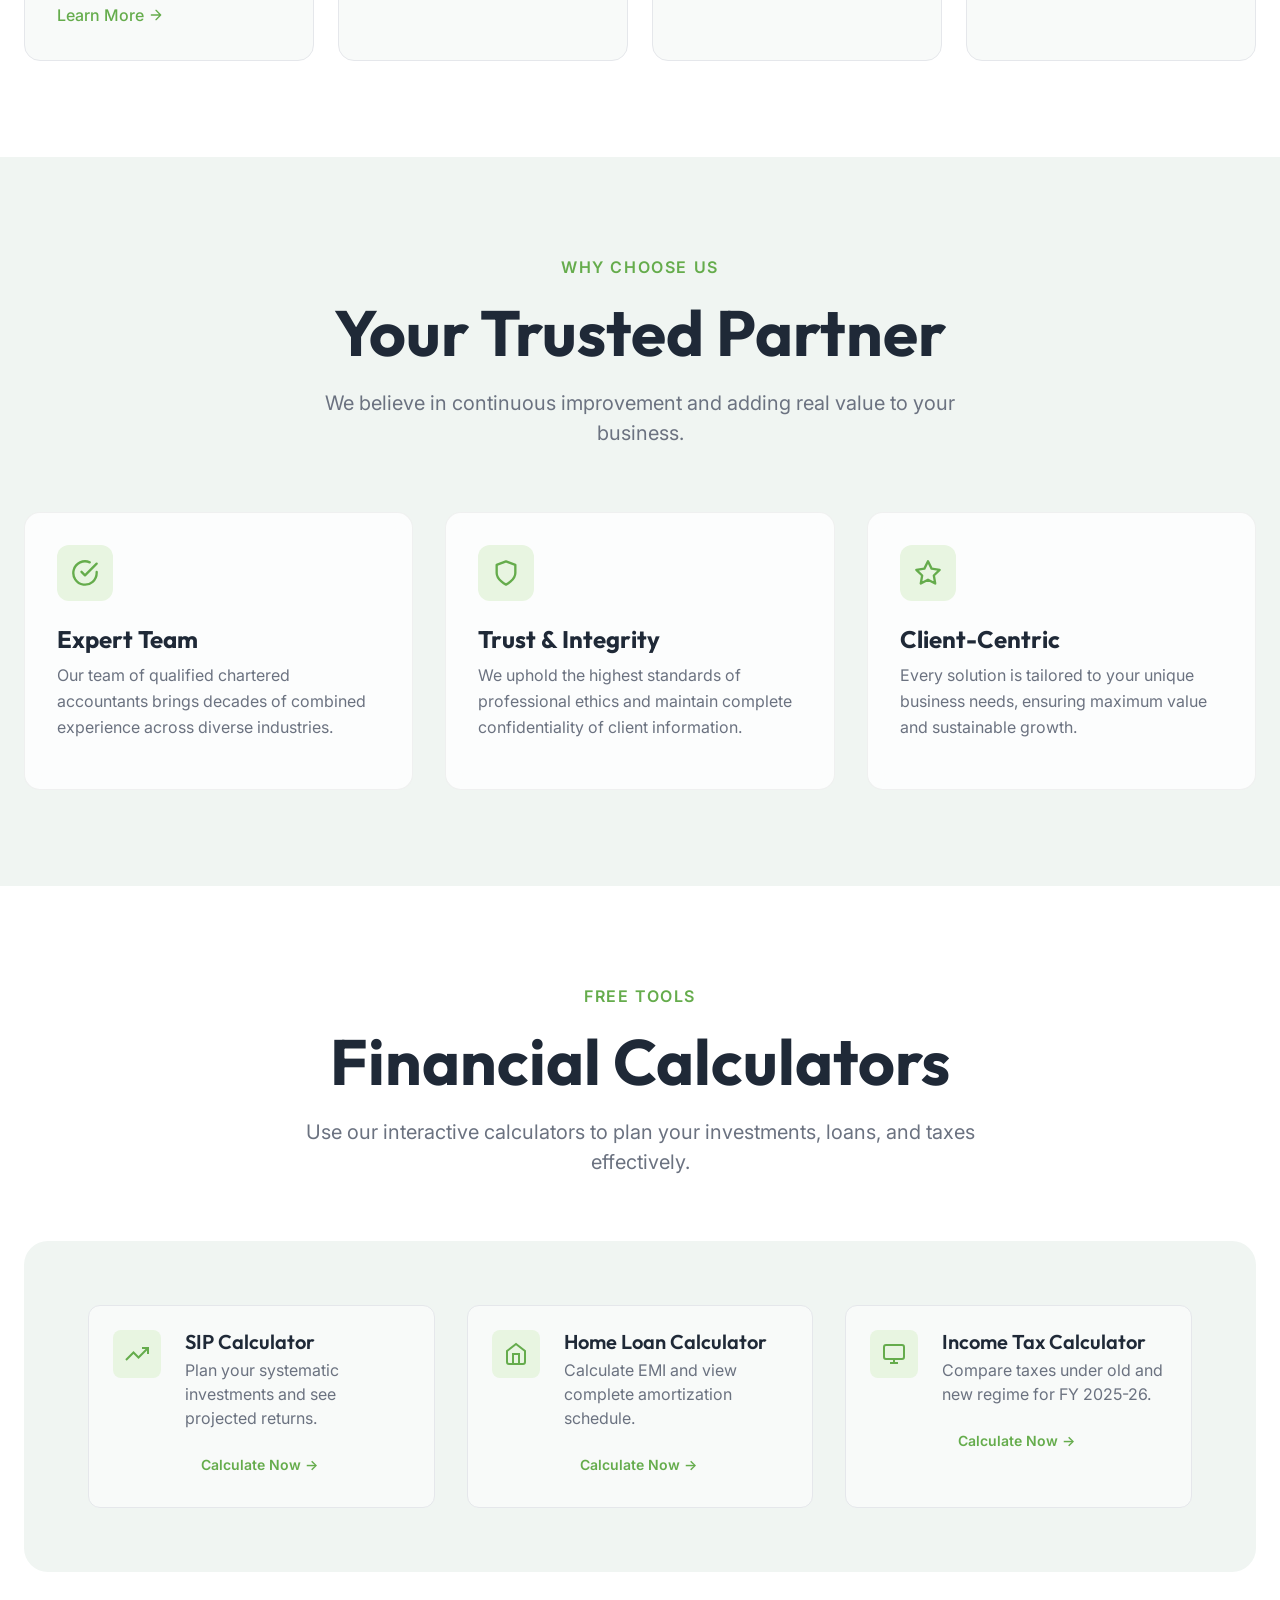
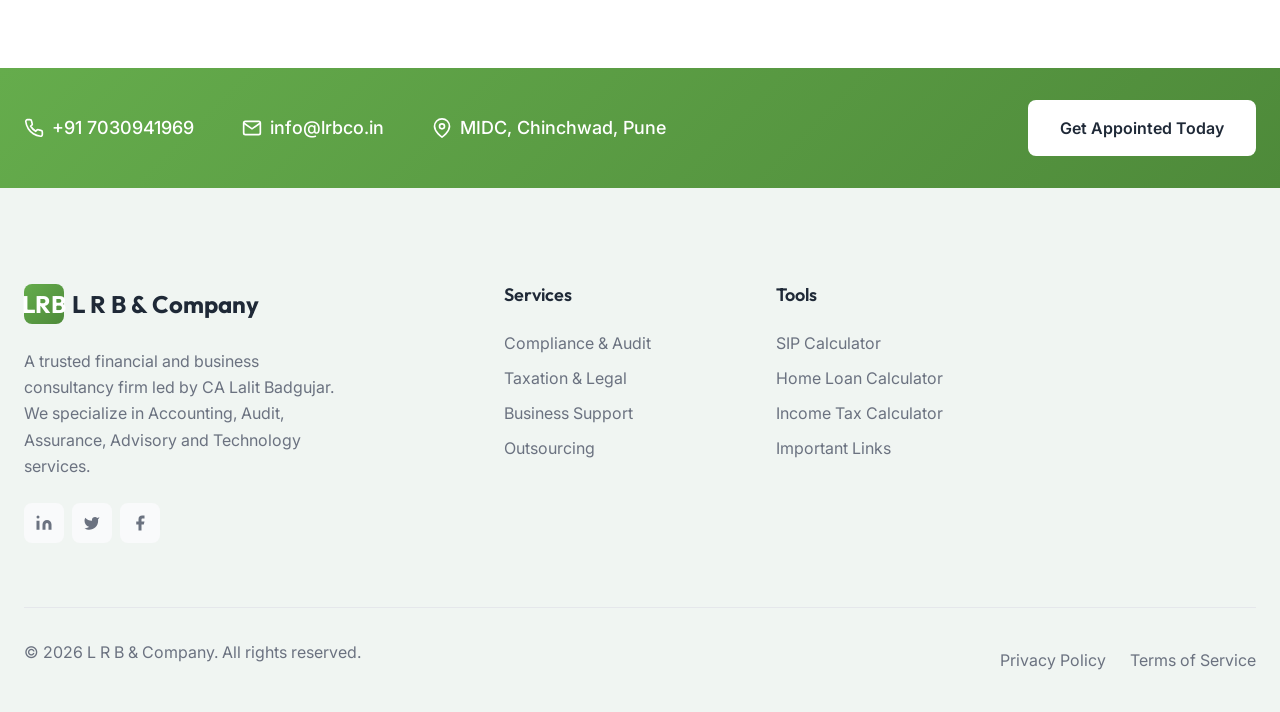
==== commit 43464432: "UparUparseChangesKiyeHaiMaine" ====
--- a/index.html
+++ b/index.html
@@ -714,17 +714,6 @@
               </li>
             </ul>
           </div>
-
-          <!-- Company Links -->
-          <div class="footer__col">
-            <h5 class="footer__heading">Company</h5>
-            <ul class="footer__links">
-              <li><a href="about.html" class="footer__link">About Us</a></li>
-              <li><a href="contact.html" class="footer__link">Contact</a></li>
-              <li><a href="#" class="footer__link">Careers</a></li>
-              <li><a href="#" class="footer__link">Blog</a></li>
-            </ul>
-          </div>
         </div>
 
         <!-- Footer Bottom -->
--- a/styles/main.css
+++ b/styles/main.css
@@ -126,6 +126,15 @@
   padding: var(--space-5xl) 0;
 }
 
+@media (max-width: 768px) {
+  .section {
+    padding: var(--space-3xl) 0;
+  }
+  .section--lg {
+    padding: var(--space-4xl) 0;
+  }
+}
+
 /* ===== Flexbox & Grid ===== */
 .flex {
   display: flex;
@@ -173,7 +182,35 @@
   .grid-4,
   .grid-3,
   .grid-2 {
-    grid-template-columns: 1fr;
+    display: flex;
+    overflow-x: auto;
+    scroll-snap-type: x mandatory;
+    gap: var(--space-md);
+    padding-bottom: var(--space-md); /* Space for scrollbar */
+    padding-left: var(--space-md); /* Add padding inside scroll container */
+    padding-right: var(--space-md);
+    margin-left: calc(-1 * var(--space-lg)); /* Bleed into container padding */
+    margin-right: calc(-1 * var(--space-lg));
+  }
+
+  .grid-4 > *,
+  .grid-3 > *,
+  .grid-2 > * {
+    flex: 0 0 calc(85vw - var(--space-lg));
+    scroll-snap-align: center;
+  }
+
+  /* Hide scrollbar for cleaner look */
+  .grid-4::-webkit-scrollbar,
+  .grid-3::-webkit-scrollbar,
+  .grid-2::-webkit-scrollbar {
+    display: none;
+  }
+  .grid-4,
+  .grid-3,
+  .grid-2 {
+    -ms-overflow-style: none;
+    scrollbar-width: none;
   }
 }
 
@@ -283,6 +320,22 @@
   height: 2px;
   background: var(--text);
   transition: all var(--transition-base);
+}
+
+.navbar-overlay {
+  display: none;
+  position: fixed;
+  inset: 0;
+  background: var(--overlay);
+  backdrop-filter: blur(4px);
+  z-index: calc(var(--z-fixed) - 1);
+  opacity: 0;
+  transition: opacity var(--transition-base);
+}
+
+.navbar-overlay.active {
+  display: block;
+  opacity: 1;
 }
 
 @media (max-width: 900px) {
@@ -393,7 +446,7 @@
 
 .card:hover {
   border-color: var(--accent);
-  transform: translateY(-4px);
+  transform: translateY(-4px) scale(1.02);
   box-shadow: var(--shadow-card);
 }
 
@@ -570,7 +623,13 @@
 @media (max-width: 768px) {
   .hero__stats {
     gap: var(--space-xl);
+    padding-top: var(--space-xl);
     flex-wrap: wrap;
+    justify-content: space-around;
+  }
+
+  .hero__stat {
+    flex: 1 1 40%;
   }
 
   .hero__stat-value {
@@ -620,7 +679,28 @@
 
 @media (max-width: 640px) {
   .services-grid {
-    grid-template-columns: 1fr;
+    display: flex;
+    overflow-x: auto;
+    scroll-snap-type: x mandatory;
+    gap: var(--space-md);
+    padding-bottom: var(--space-md);
+    padding-left: var(--space-md);
+    padding-right: var(--space-md);
+    margin-left: calc(-1 * var(--space-lg));
+    margin-right: calc(-1 * var(--space-lg));
+  }
+
+  .services-grid > * {
+    flex: 0 0 calc(85vw - var(--space-lg));
+    scroll-snap-align: center;
+  }
+
+  .services-grid::-webkit-scrollbar {
+    display: none;
+  }
+  .services-grid {
+    -ms-overflow-style: none;
+    scrollbar-width: none;
   }
 }
 
@@ -640,7 +720,28 @@
 
 @media (max-width: 900px) {
   .tools-grid {
-    grid-template-columns: 1fr;
+    display: flex;
+    overflow-x: auto;
+    scroll-snap-type: x mandatory;
+    gap: var(--space-md);
+    padding-bottom: var(--space-md);
+    padding-left: var(--space-md);
+    padding-right: var(--space-md);
+    margin-left: calc(-1 * var(--space-lg));
+    margin-right: calc(-1 * var(--space-lg));
+  }
+
+  .tools-grid > * {
+    flex: 0 0 calc(85vw - var(--space-lg));
+    scroll-snap-align: center;
+  }
+
+  .tools-grid::-webkit-scrollbar {
+    display: none;
+  }
+  .tools-grid {
+    -ms-overflow-style: none;
+    scrollbar-width: none;
   }
 }
 
@@ -734,6 +835,36 @@
   background: var(--primary-dark);
 }
 
+@media (max-width: 768px) {
+  .contact-strip {
+    text-align: center;
+    padding: var(--space-2xl) 0;
+  }
+
+  .contact-strip__inner {
+    flex-direction: column;
+    gap: var(--space-xl);
+  }
+
+  .contact-strip__info {
+    flex-direction: column;
+    gap: var(--space-md);
+    width: 100%;
+  }
+
+  .contact-strip__item {
+    justify-content: center;
+  }
+
+  .contact-strip__cta {
+    width: 100%;
+  }
+
+  .contact-strip__cta .btn {
+    width: 100%;
+  }
+}
+
 /* ===== Footer ===== */
 .footer {
   background: var(--primary-dark);
@@ -747,21 +878,30 @@
   margin-bottom: var(--space-3xl);
 }
 
+.footer__brand {
+  max-width: 320px;
+}
+
 @media (max-width: 900px) {
   .footer__grid {
     grid-template-columns: 1fr 1fr;
     gap: var(--space-xl);
   }
+  .footer__brand {
+    grid-column: 1 / -1;
+    max-width: 100%;
+    margin-bottom: var(--space-md);
+  }
 }
 
 @media (max-width: 640px) {
+  .footer {
+    padding-top: var(--space-2xl);
+  }
   .footer__grid {
-    grid-template-columns: 1fr;
-  }
-}
-
-.footer__brand {
-  max-width: 320px;
+    grid-template-columns: 1fr 1fr;
+    gap: var(--space-lg);
+  }
 }
 
 .footer__logo {
@@ -846,6 +986,17 @@
   align-items: center;
   flex-wrap: wrap;
   gap: var(--space-md);
+}
+
+@media (max-width: 640px) {
+  .footer__bottom {
+    flex-direction: column;
+    text-align: center;
+    gap: var(--space-md);
+  }
+  .footer__legal {
+    justify-content: center;
+  }
 }
 
 .footer__copyright {
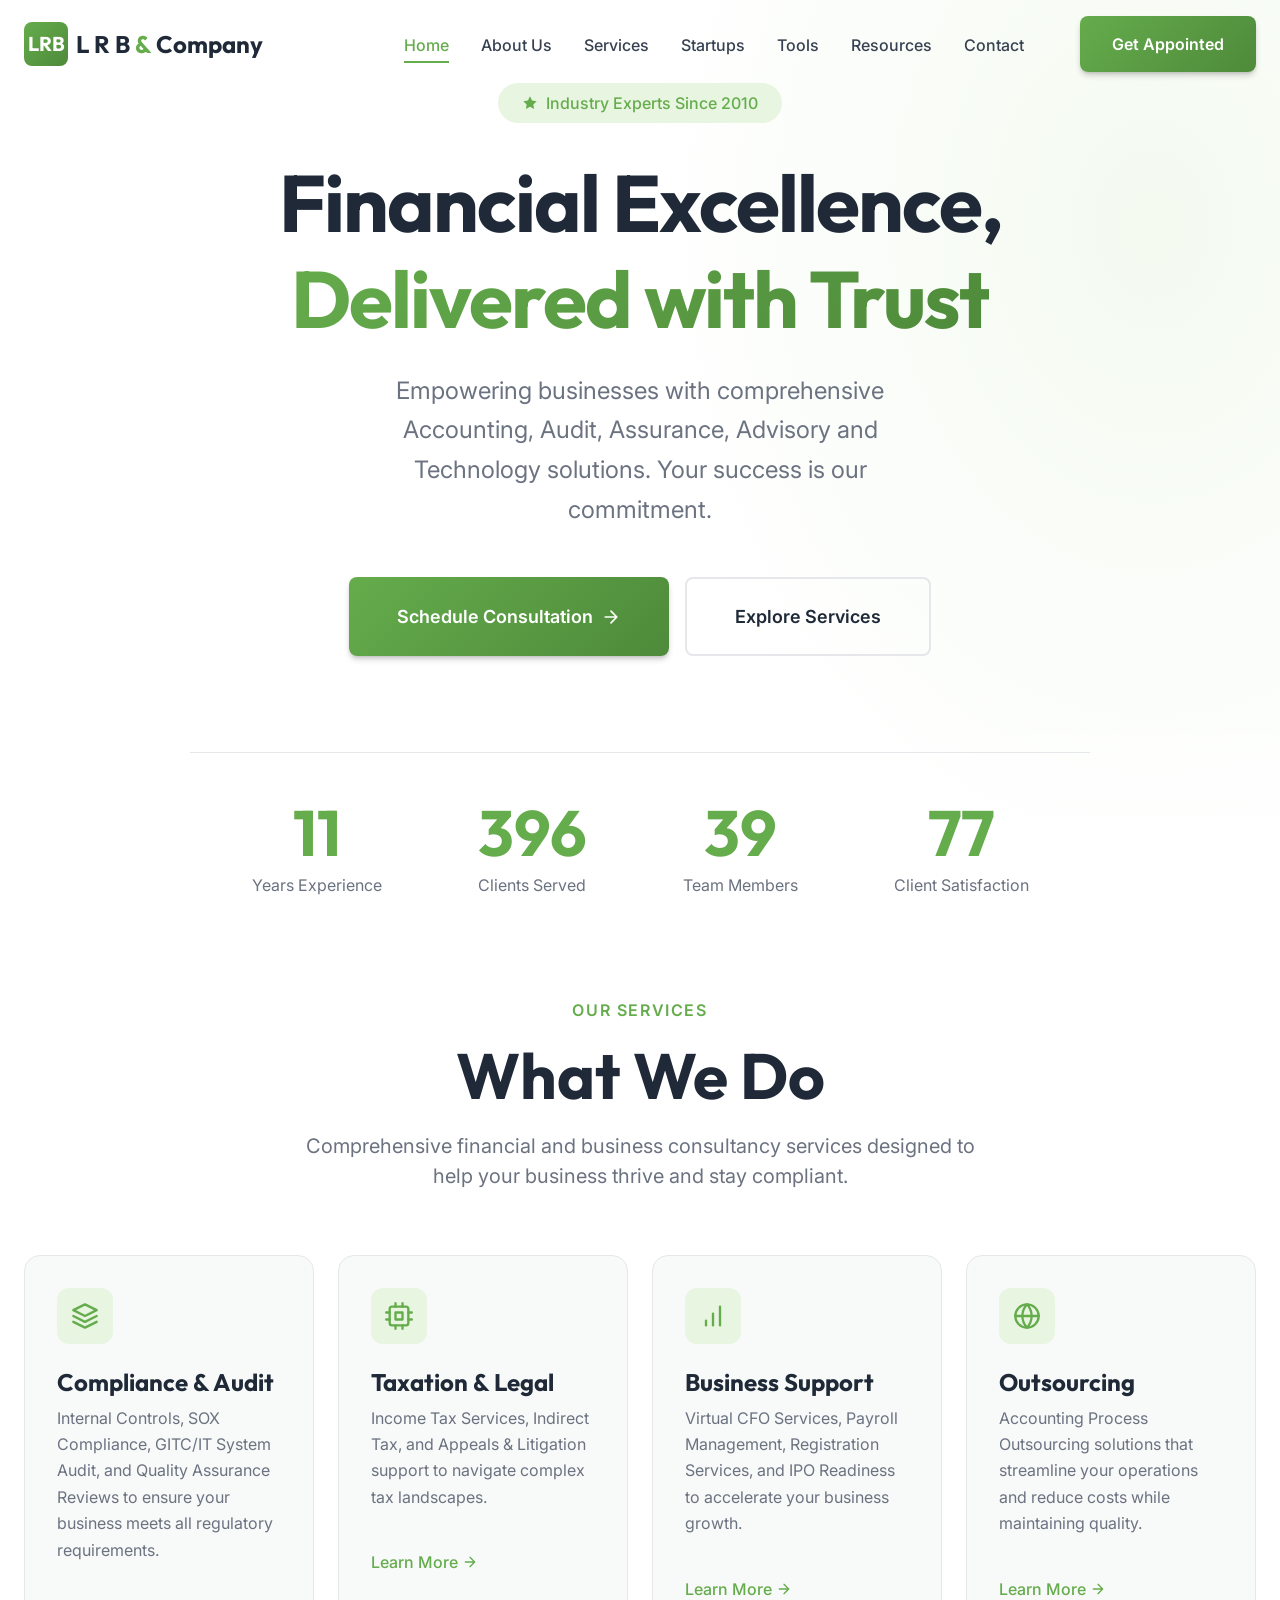
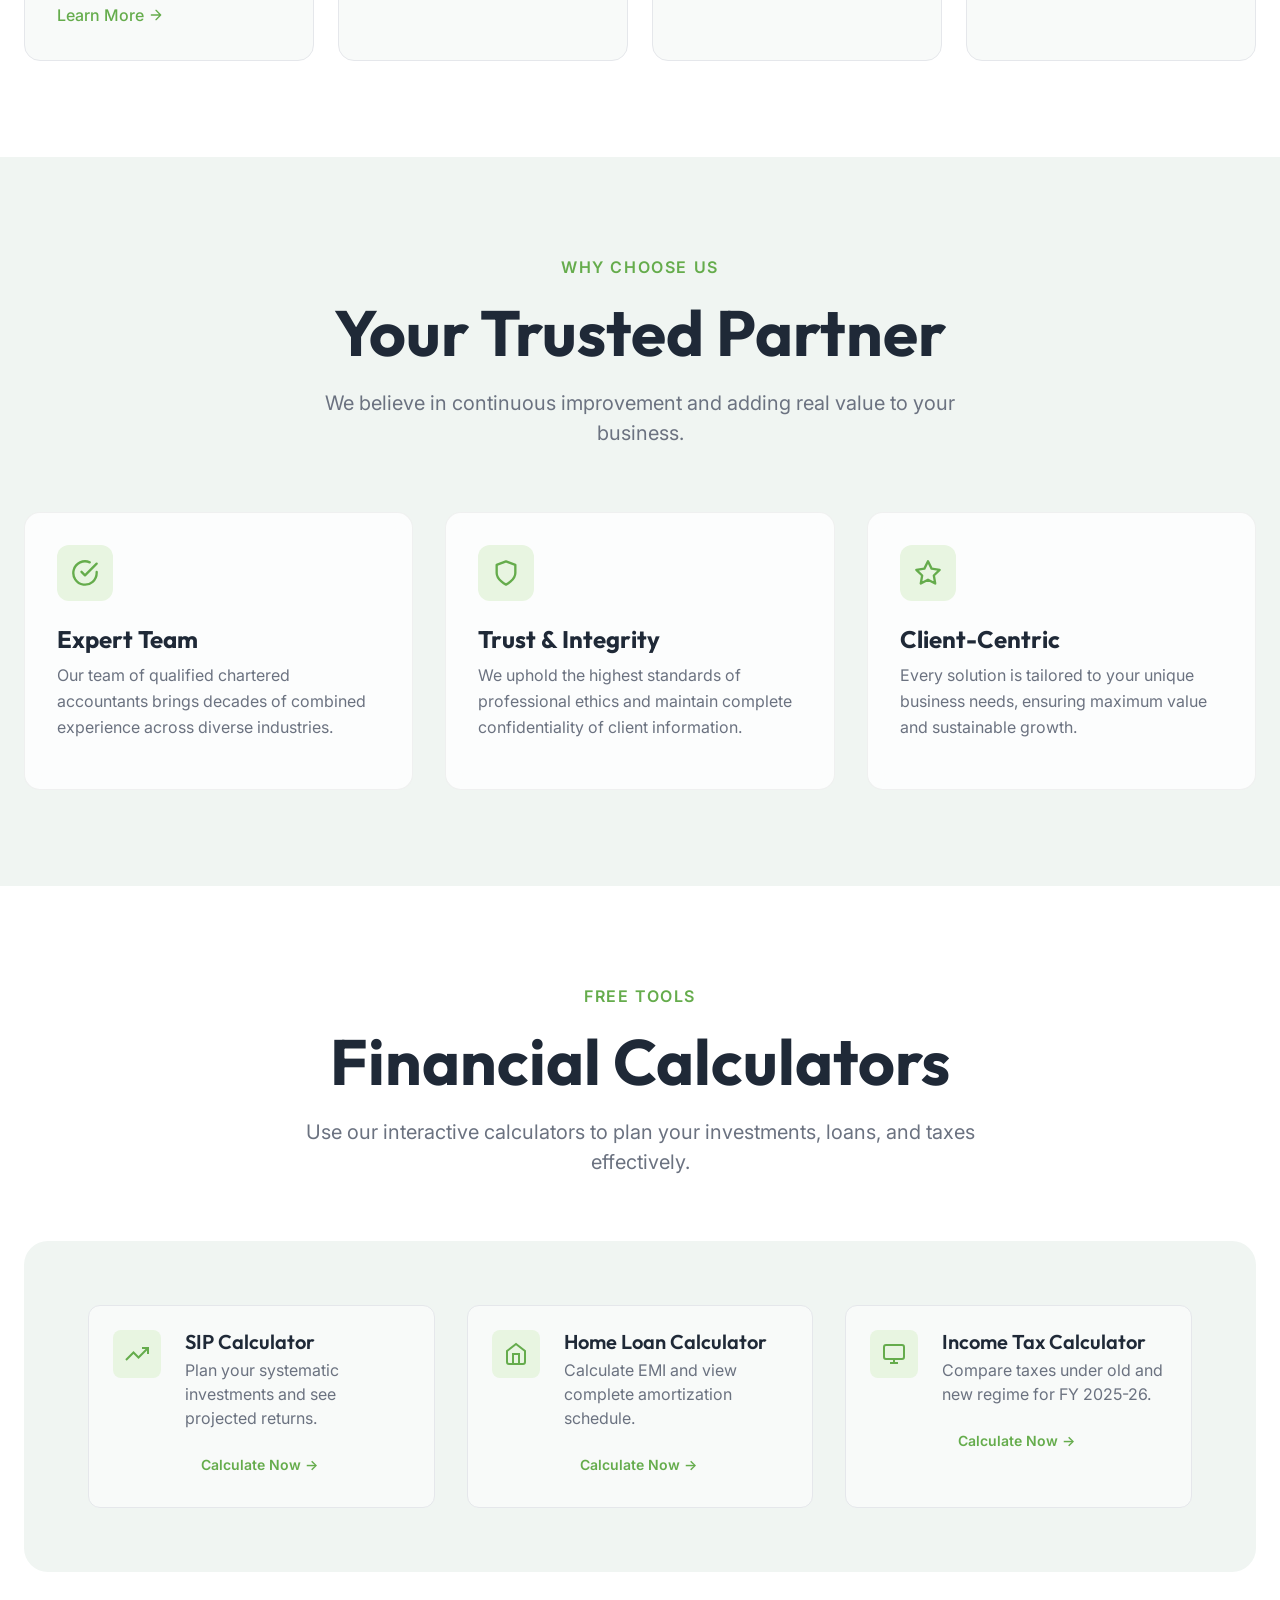
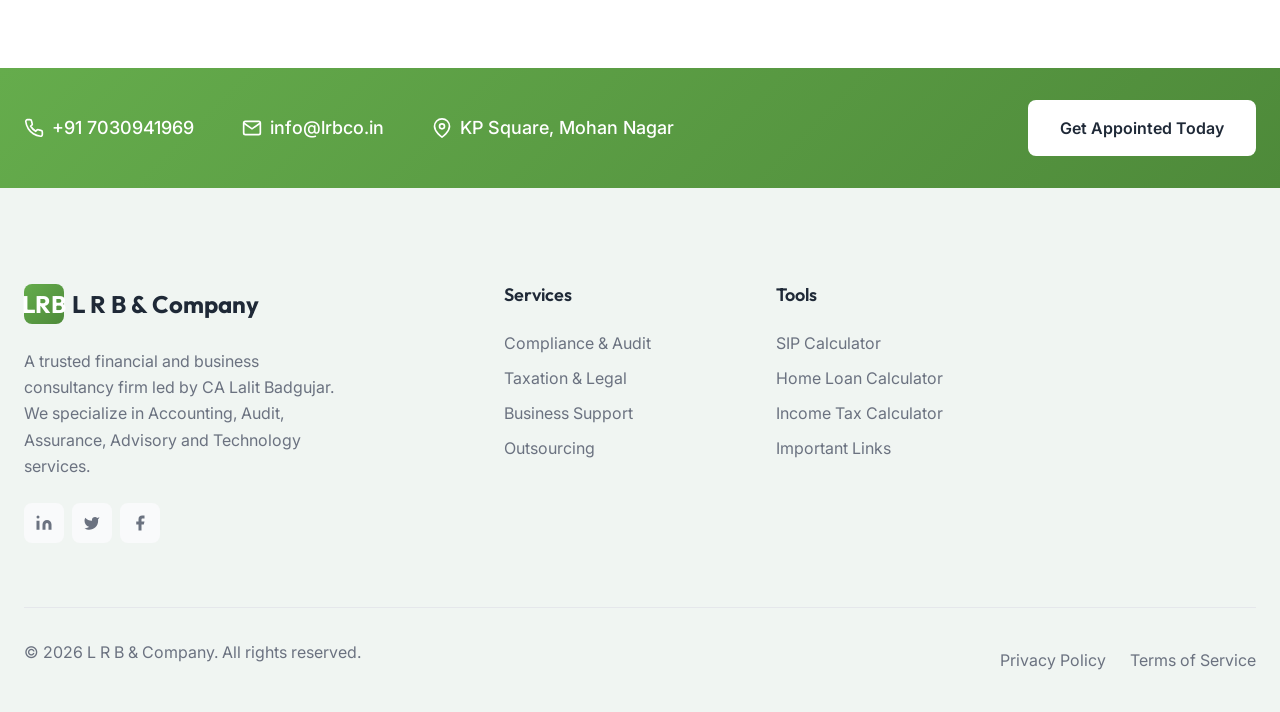
==== commit 01a81b47: "All Changes Done for mobile view" ====
--- a/index.html
+++ b/index.html
@@ -261,8 +261,8 @@
             </div>
             <h3 class="card__title">Taxation & Legal</h3>
             <p class="card__text">
-              Income Tax Services, Indirect Tax, RERA Compliance, and Appeals &
-              Litigation support to navigate complex tax landscapes.
+              Income Tax Services, Indirect Tax, and Appeals & Litigation
+              support to navigate complex tax landscapes.
             </p>
             <span class="card__link">
               Learn More
@@ -551,7 +551,7 @@
       <div class="container">
         <div class="contact-strip__inner">
           <div class="contact-strip__info">
-            <div class="contact-strip__item">
+            <a href="tel:+917030941969" class="contact-strip__item">
               <svg
                 xmlns="http://www.w3.org/2000/svg"
                 viewBox="0 0 24 24"
@@ -564,8 +564,8 @@
                 />
               </svg>
               <span>+91 7030941969</span>
-            </div>
-            <div class="contact-strip__item">
+            </a>
+            <a href="mailto:info@lrbco.in" class="contact-strip__item">
               <svg
                 xmlns="http://www.w3.org/2000/svg"
                 viewBox="0 0 24 24"
@@ -579,8 +579,13 @@
                 <polyline points="22,6 12,13 2,6" />
               </svg>
               <span>info@lrbco.in</span>
-            </div>
-            <div class="contact-strip__item">
+            </a>
+            <a
+              href="https://maps.app.goo.gl/zpDJ7VFQ6AeriiJ66"
+              target="_blank"
+              rel="noopener noreferrer"
+              class="contact-strip__item"
+            >
               <svg
                 xmlns="http://www.w3.org/2000/svg"
                 viewBox="0 0 24 24"
@@ -591,8 +596,8 @@
                 <path d="M21 10c0 7-9 13-9 13s-9-6-9-13a9 9 0 0 1 18 0z" />
                 <circle cx="12" cy="10" r="3" />
               </svg>
-              <span>MIDC, Chinchwad, Pune</span>
-            </div>
+              <span>KP Square, Mohan Nagar</span>
+            </a>
           </div>
           <div class="contact-strip__cta">
             <a href="contact.html" class="btn">Get Appointed Today</a>
--- a/styles/main.css
+++ b/styles/main.css
@@ -815,6 +815,12 @@
   align-items: center;
   gap: var(--space-sm);
   color: var(--primary);
+  transition: all var(--transition-fast);
+}
+
+.contact-strip__item:hover {
+  opacity: 0.85;
+  transform: translateY(-2px);
 }
 
 .contact-strip__item svg {
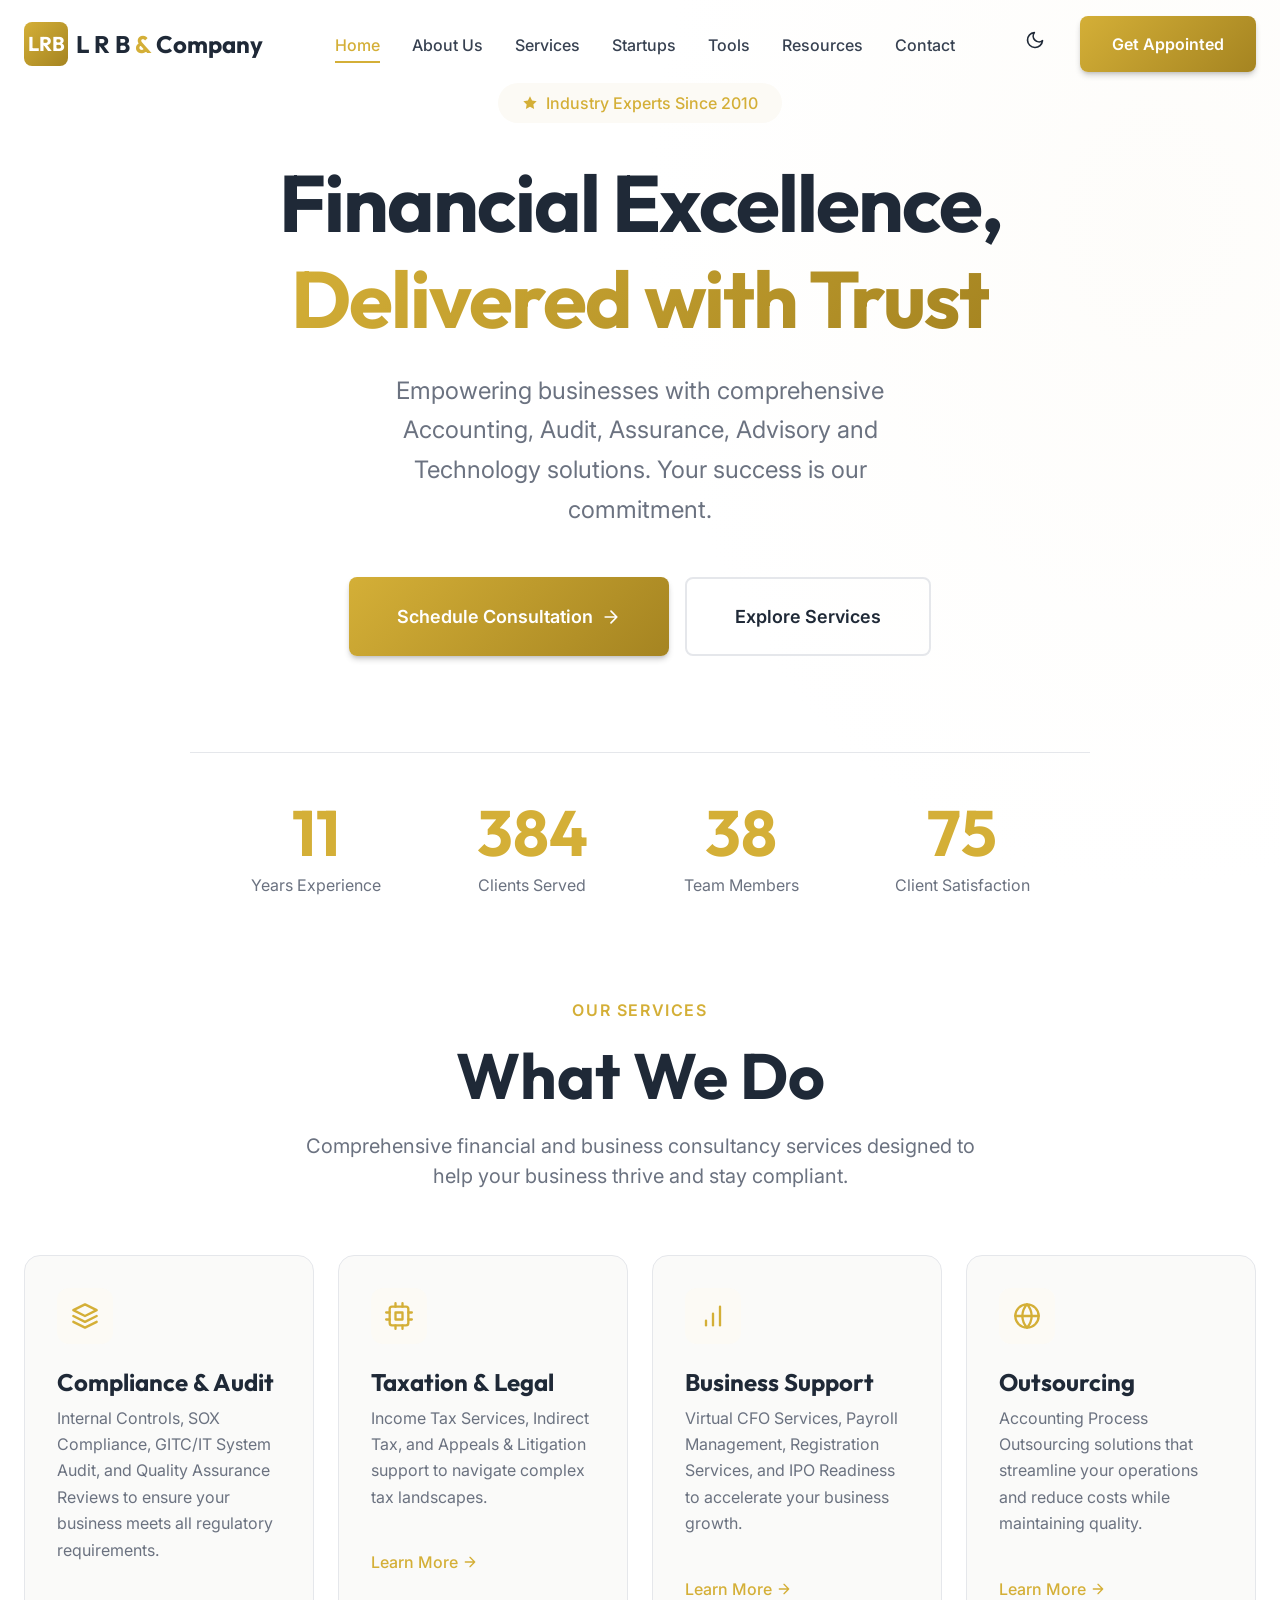
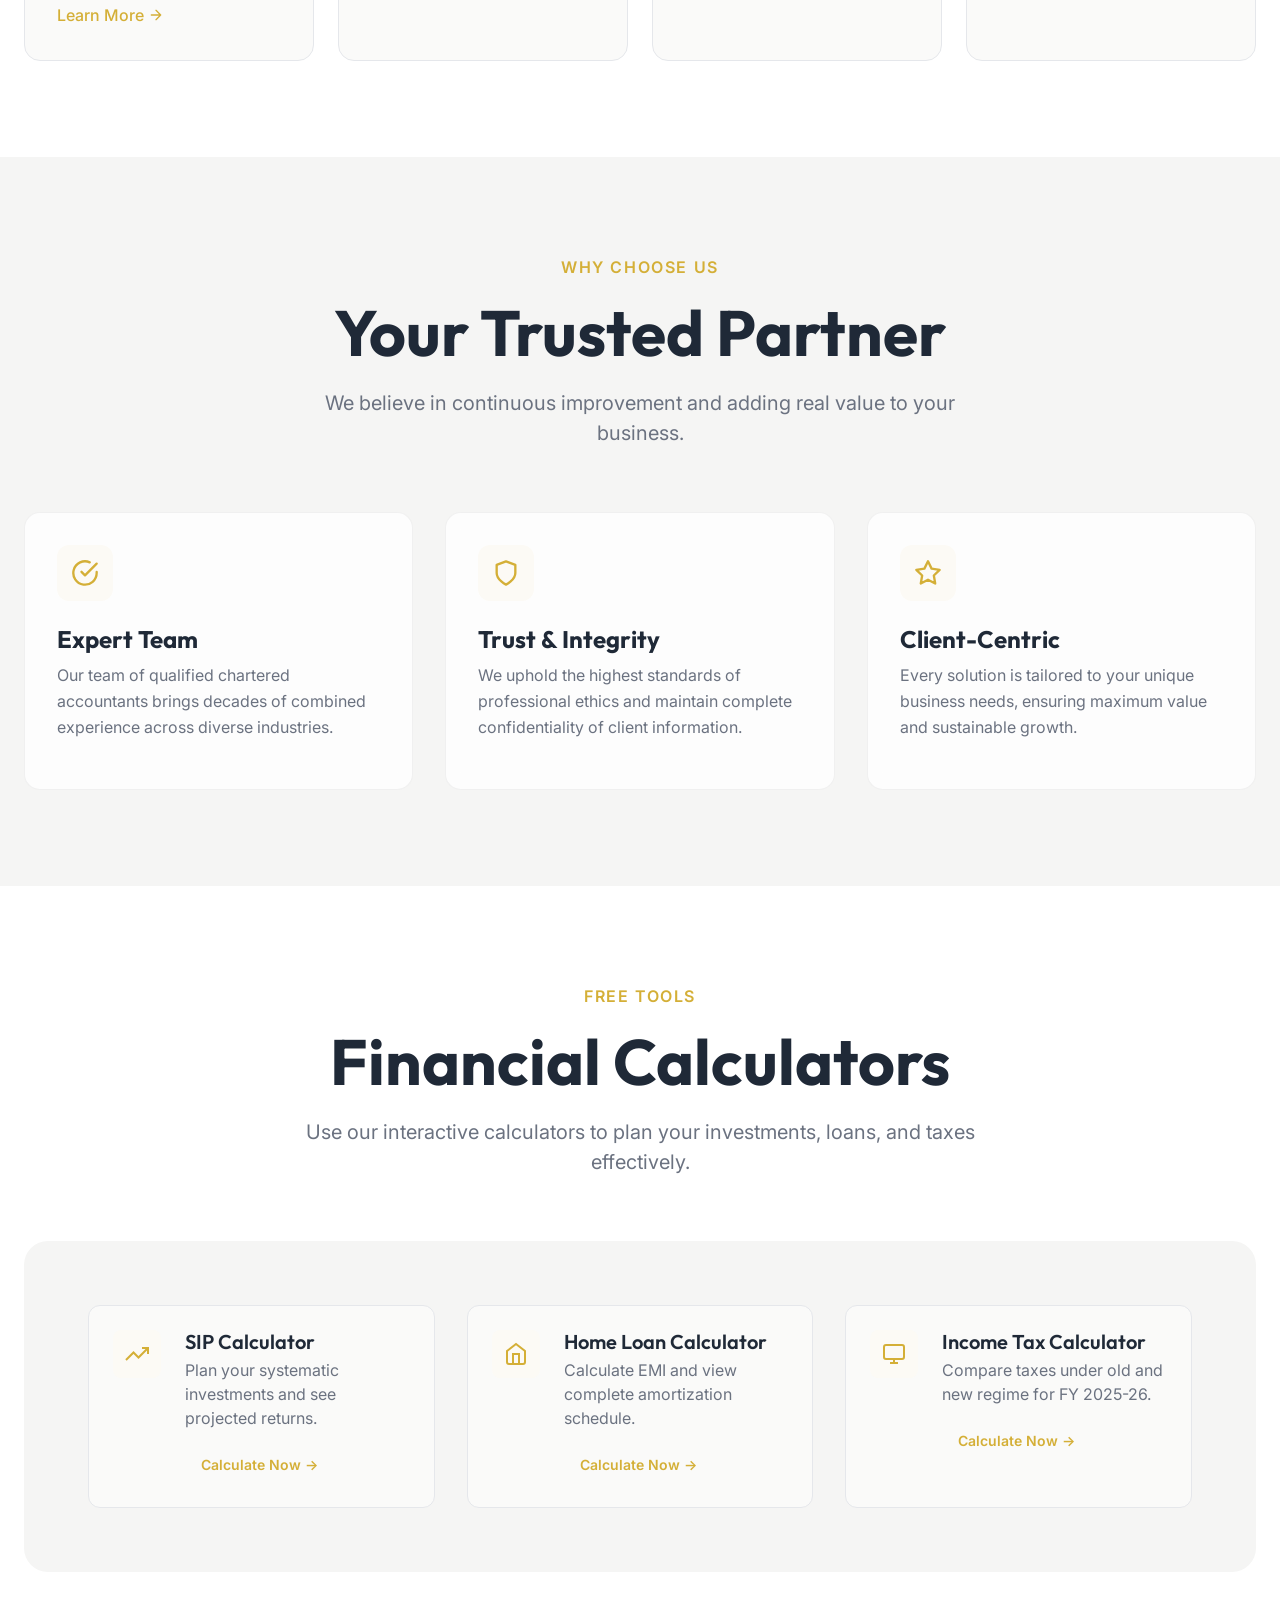
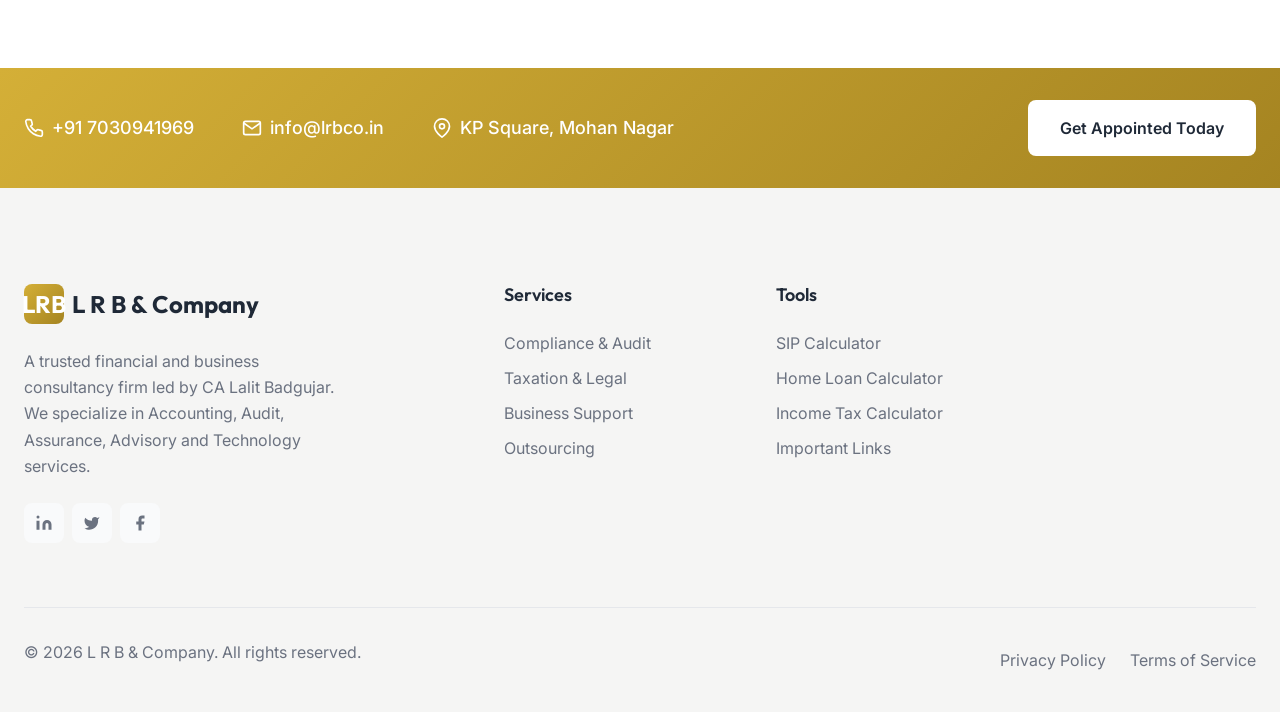
==== commit fe9ff747: "chore: Add Premium Deep Charcoal Dark Mode Theme with Soft Gold Accents" ====
--- a/index.html
+++ b/index.html
@@ -19,7 +19,7 @@
     <link
       rel="icon"
       type="image/svg+xml"
-      href="data:image/svg+xml,<svg xmlns='http://www.w3.org/2000/svg' viewBox='0 0 100 100'><rect fill='%2365AC4C' rx='15' width='100' height='100'/><text x='50%' y='55%' dominant-baseline='middle' text-anchor='middle' font-family='system-ui' font-size='50' font-weight='bold' fill='%23FFFFFF'>LRB</text></svg>"
+      href="data:image/svg+xml,<svg xmlns='http://www.w3.org/2000/svg' viewBox='0 0 100 100'><rect fill='%23D4AF37' rx='15' width='100' height='100'/><text x='50%' y='55%' dominant-baseline='middle' text-anchor='middle' font-family='system-ui' font-size='50' font-weight='bold' fill='%23FFFFFF'>LRB</text></svg>"
     />
 
     <!-- Stylesheets -->
@@ -53,7 +53,17 @@
             <li><a href="#tools" class="navbar__link">Tools</a></li>
             <li><a href="resources.html" class="navbar__link">Resources</a></li>
             <li><a href="contact.html" class="navbar__link">Contact</a></li>
-            <li class="navbar__cta">
+                        <li class="navbar__cta">
+              <button id="theme-toggle" class="btn btn--icon" aria-label="Toggle dark mode" style="margin-right: var(--space-md); color: var(--text);">
+                <svg
+                  xmlns="http://www.w3.org/2000/svg"
+                  width="20" height="20"
+                  viewBox="0 0 24 24"
+                  fill="none" stroke="currentColor" stroke-width="2" stroke-linecap="round" stroke-linejoin="round"
+                >
+                  <path d="M21 12.79A9 9 0 1 1 11.21 3 7 7 0 0 0 21 12.79z"></path>
+                </svg>
+              </button>
               <a href="contact.html" class="btn btn--primary">Get Appointed</a>
             </li>
           </ul>
@@ -738,3 +748,4 @@
     <script src="scripts/main.js"></script>
   </body>
 </html>
+
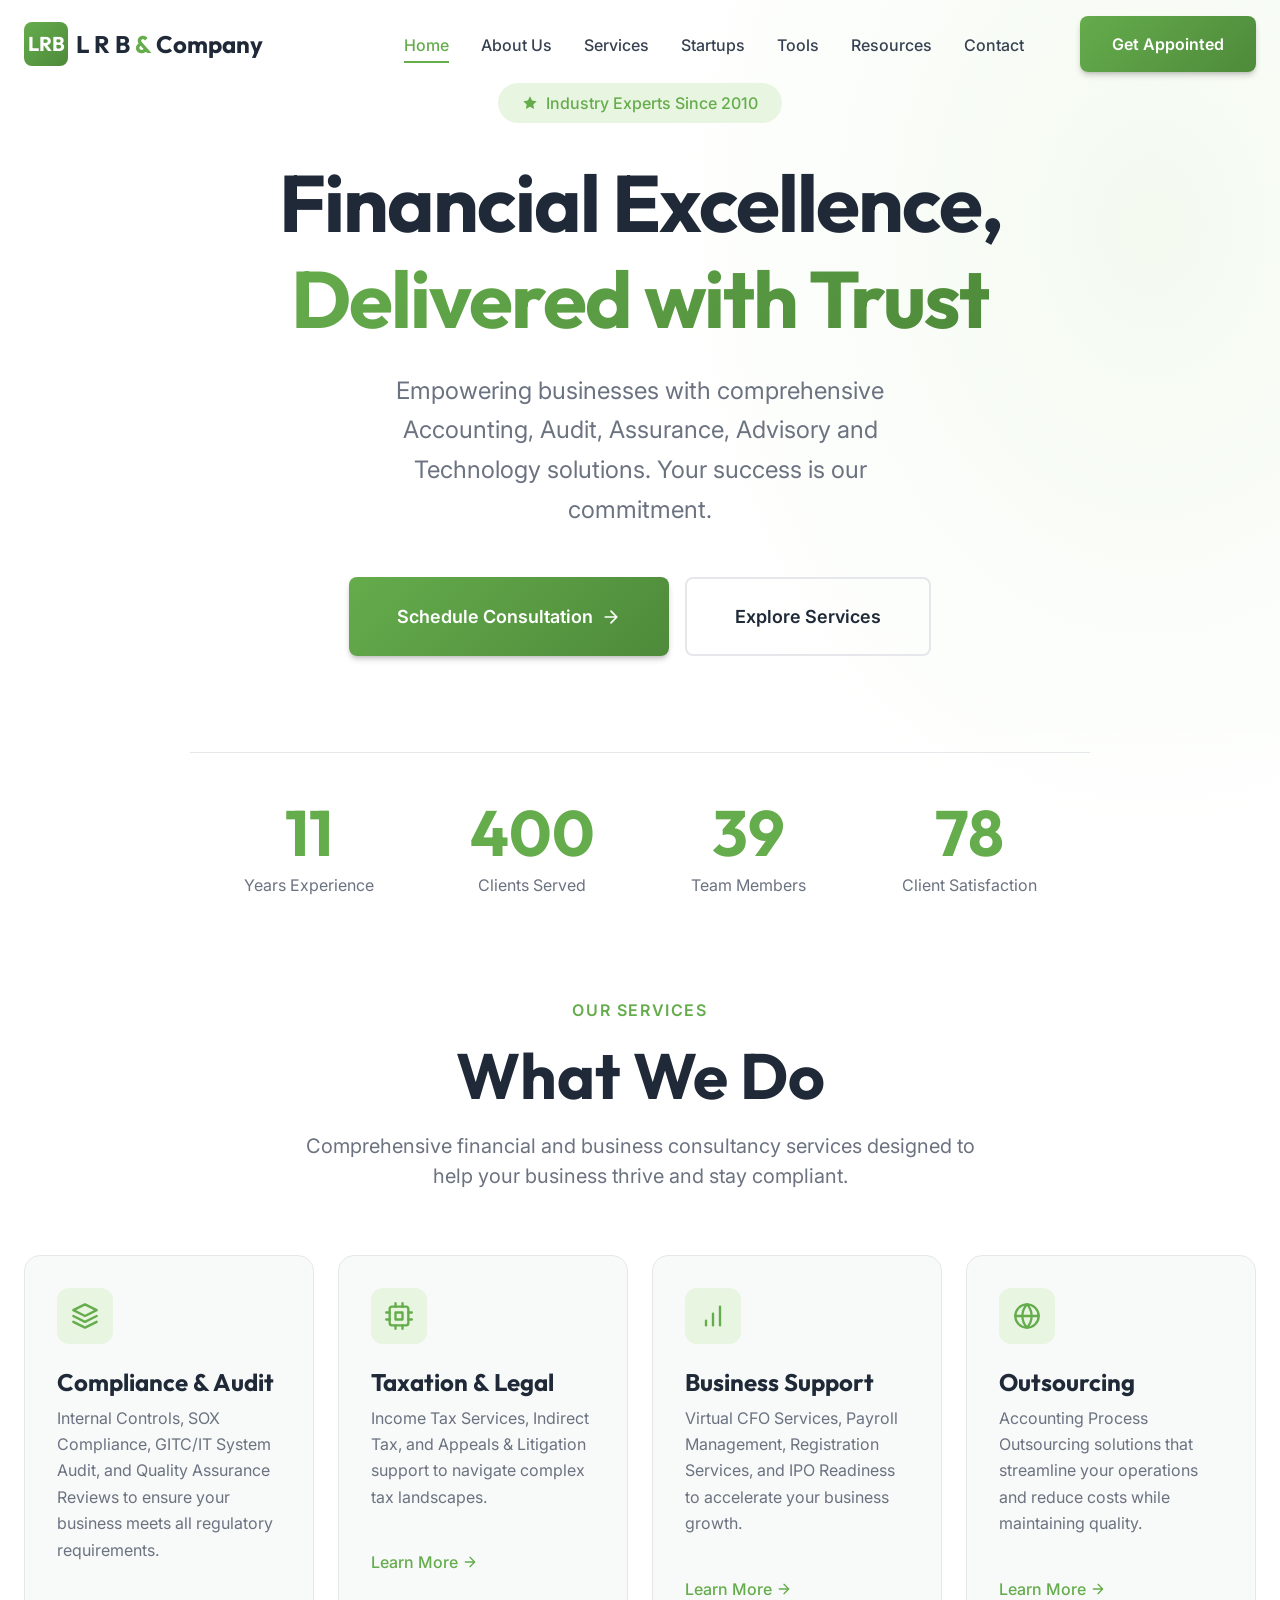
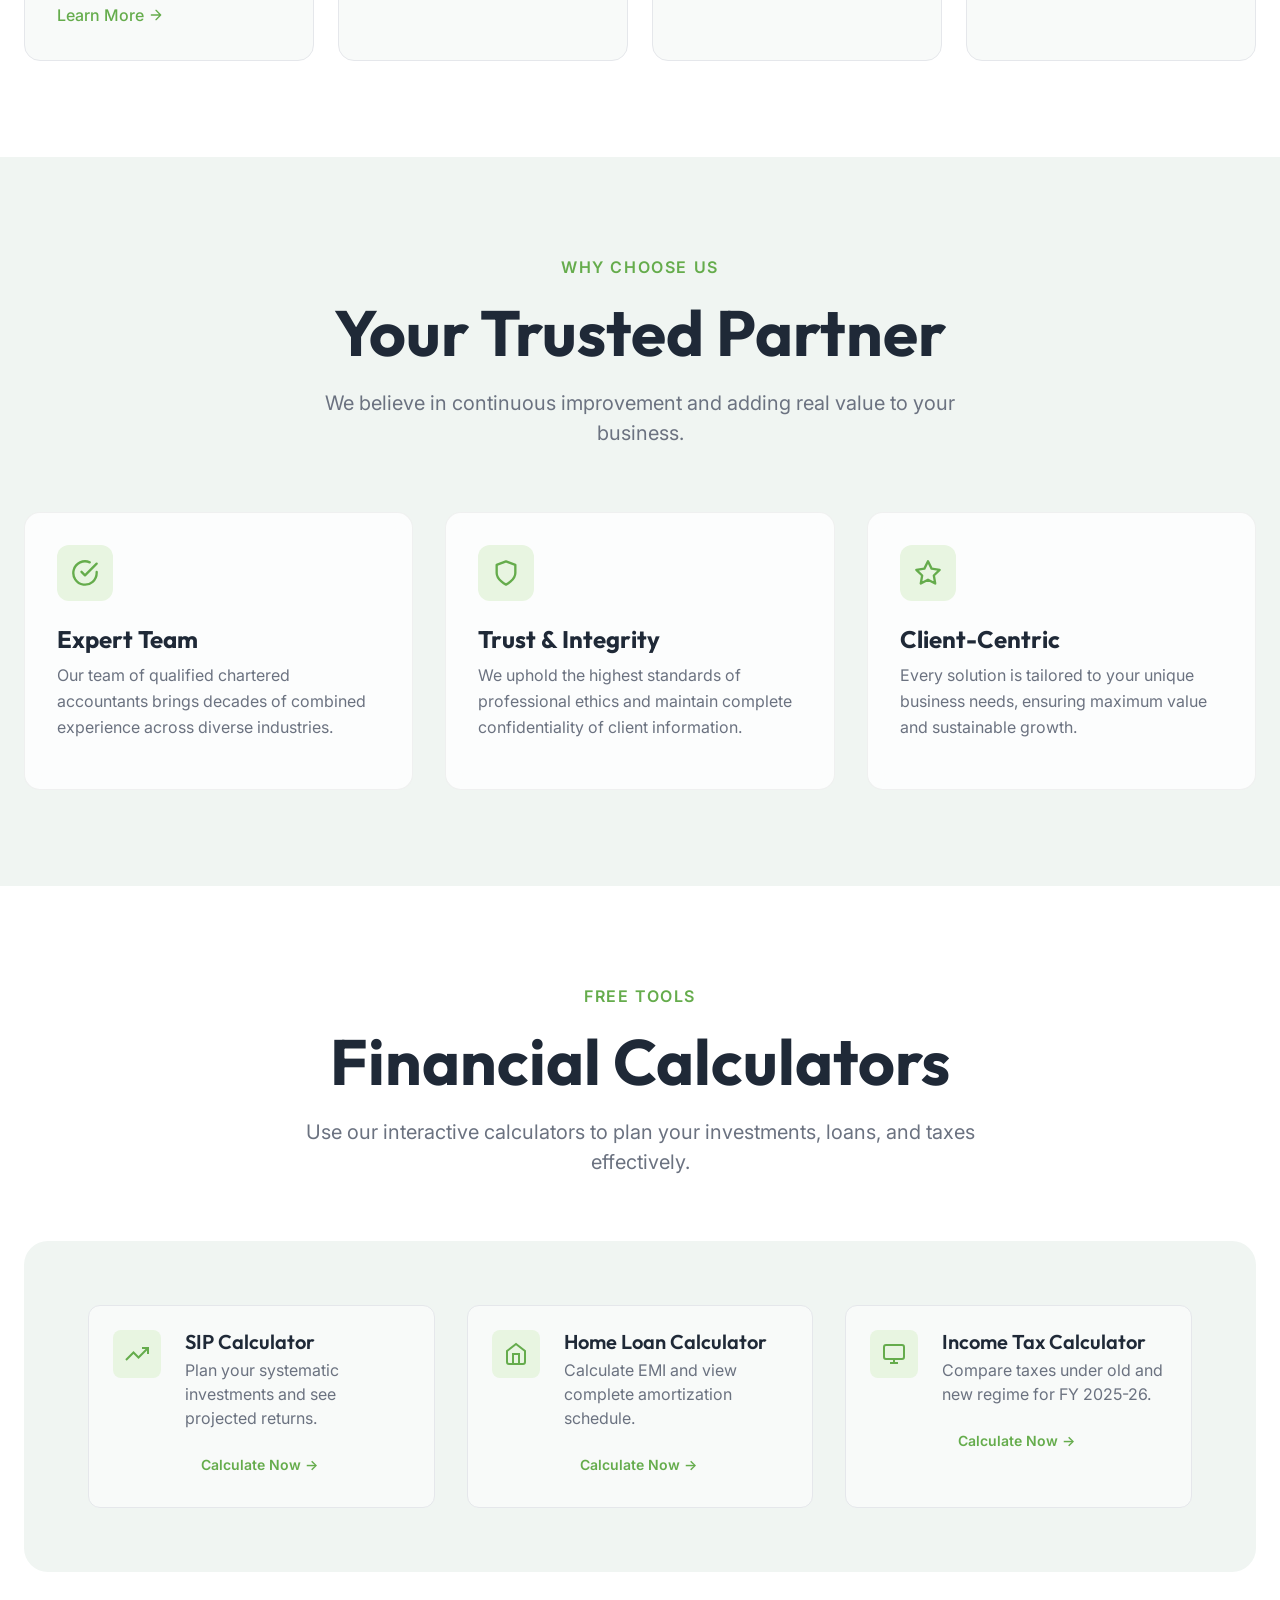
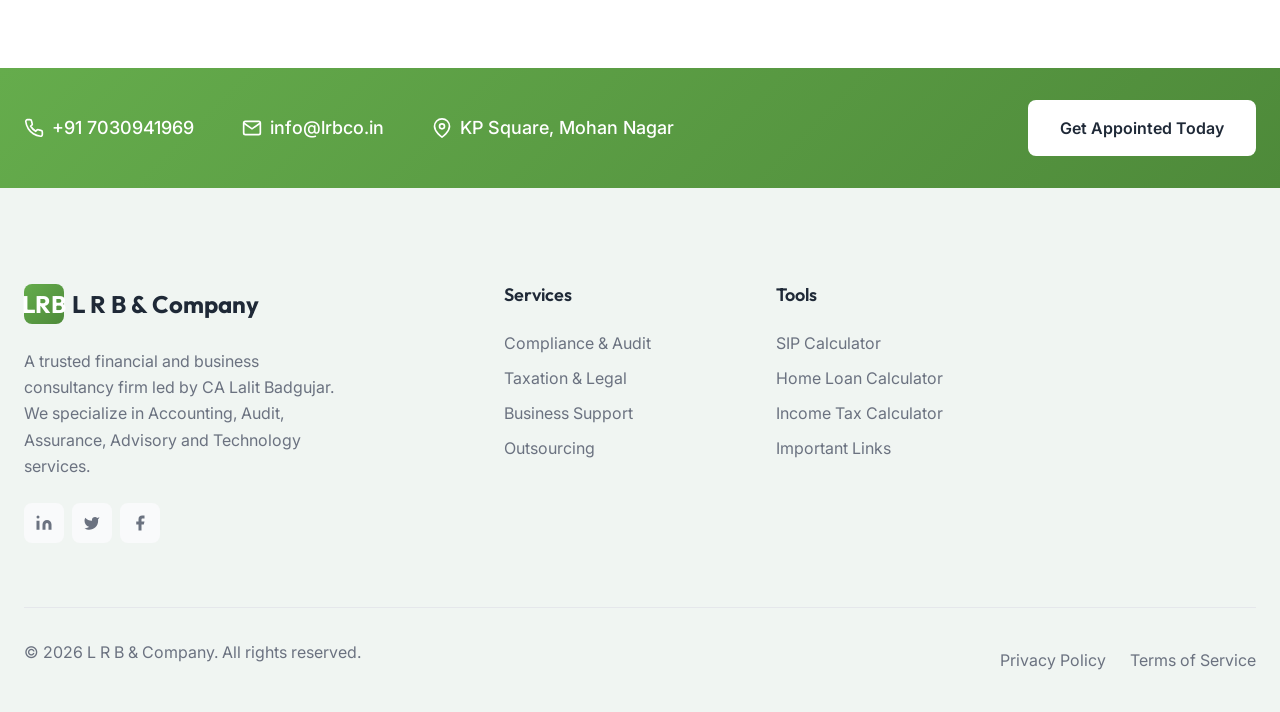
==== commit 35d58fa1: "Revert "chore: Add Premium Deep Charcoal Dark Mode Theme with Soft Gold Accents" This reverts commit" ====
--- a/index.html
+++ b/index.html
@@ -19,7 +19,7 @@
     <link
       rel="icon"
       type="image/svg+xml"
-      href="data:image/svg+xml,<svg xmlns='http://www.w3.org/2000/svg' viewBox='0 0 100 100'><rect fill='%23D4AF37' rx='15' width='100' height='100'/><text x='50%' y='55%' dominant-baseline='middle' text-anchor='middle' font-family='system-ui' font-size='50' font-weight='bold' fill='%23FFFFFF'>LRB</text></svg>"
+      href="data:image/svg+xml,<svg xmlns='http://www.w3.org/2000/svg' viewBox='0 0 100 100'><rect fill='%2365AC4C' rx='15' width='100' height='100'/><text x='50%' y='55%' dominant-baseline='middle' text-anchor='middle' font-family='system-ui' font-size='50' font-weight='bold' fill='%23FFFFFF'>LRB</text></svg>"
     />
 
     <!-- Stylesheets -->
@@ -53,17 +53,7 @@
             <li><a href="#tools" class="navbar__link">Tools</a></li>
             <li><a href="resources.html" class="navbar__link">Resources</a></li>
             <li><a href="contact.html" class="navbar__link">Contact</a></li>
-                        <li class="navbar__cta">
-              <button id="theme-toggle" class="btn btn--icon" aria-label="Toggle dark mode" style="margin-right: var(--space-md); color: var(--text);">
-                <svg
-                  xmlns="http://www.w3.org/2000/svg"
-                  width="20" height="20"
-                  viewBox="0 0 24 24"
-                  fill="none" stroke="currentColor" stroke-width="2" stroke-linecap="round" stroke-linejoin="round"
-                >
-                  <path d="M21 12.79A9 9 0 1 1 11.21 3 7 7 0 0 0 21 12.79z"></path>
-                </svg>
-              </button>
+            <li class="navbar__cta">
               <a href="contact.html" class="btn btn--primary">Get Appointed</a>
             </li>
           </ul>
@@ -748,4 +738,3 @@
     <script src="scripts/main.js"></script>
   </body>
 </html>
-
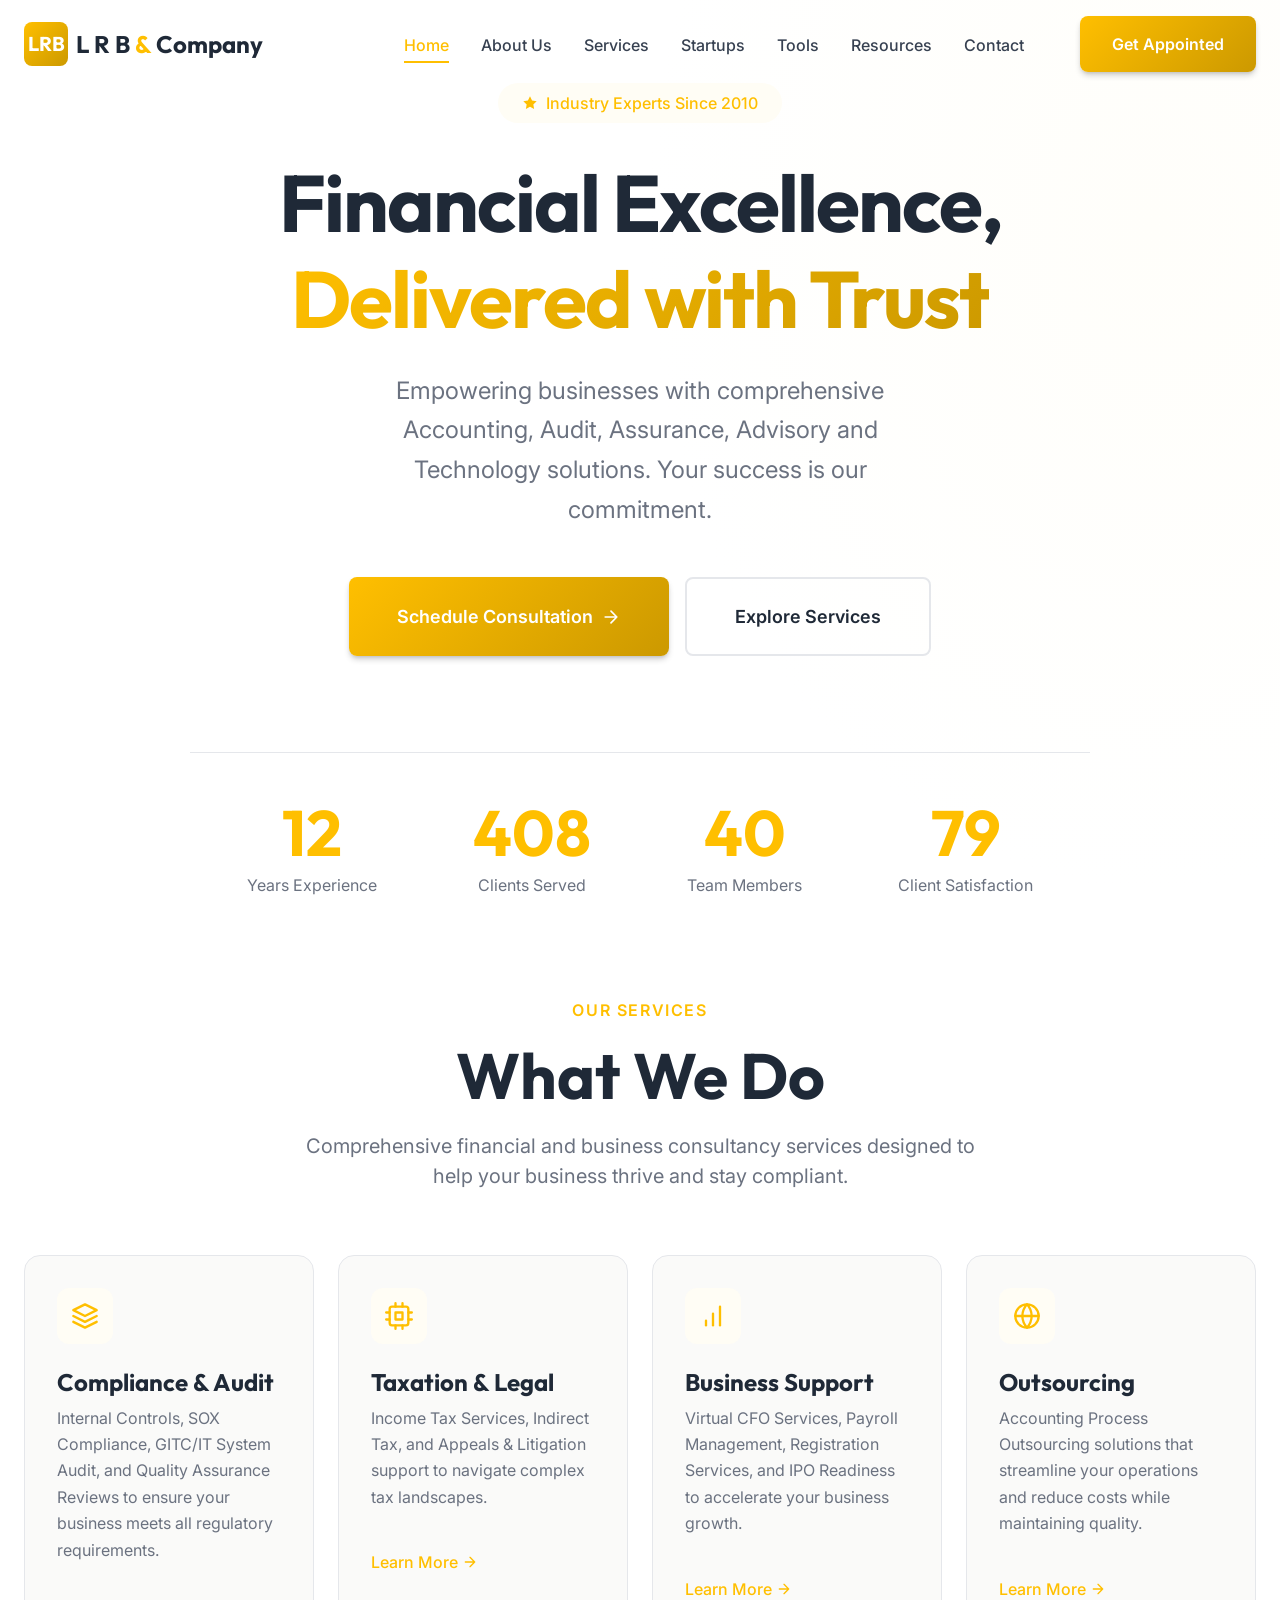
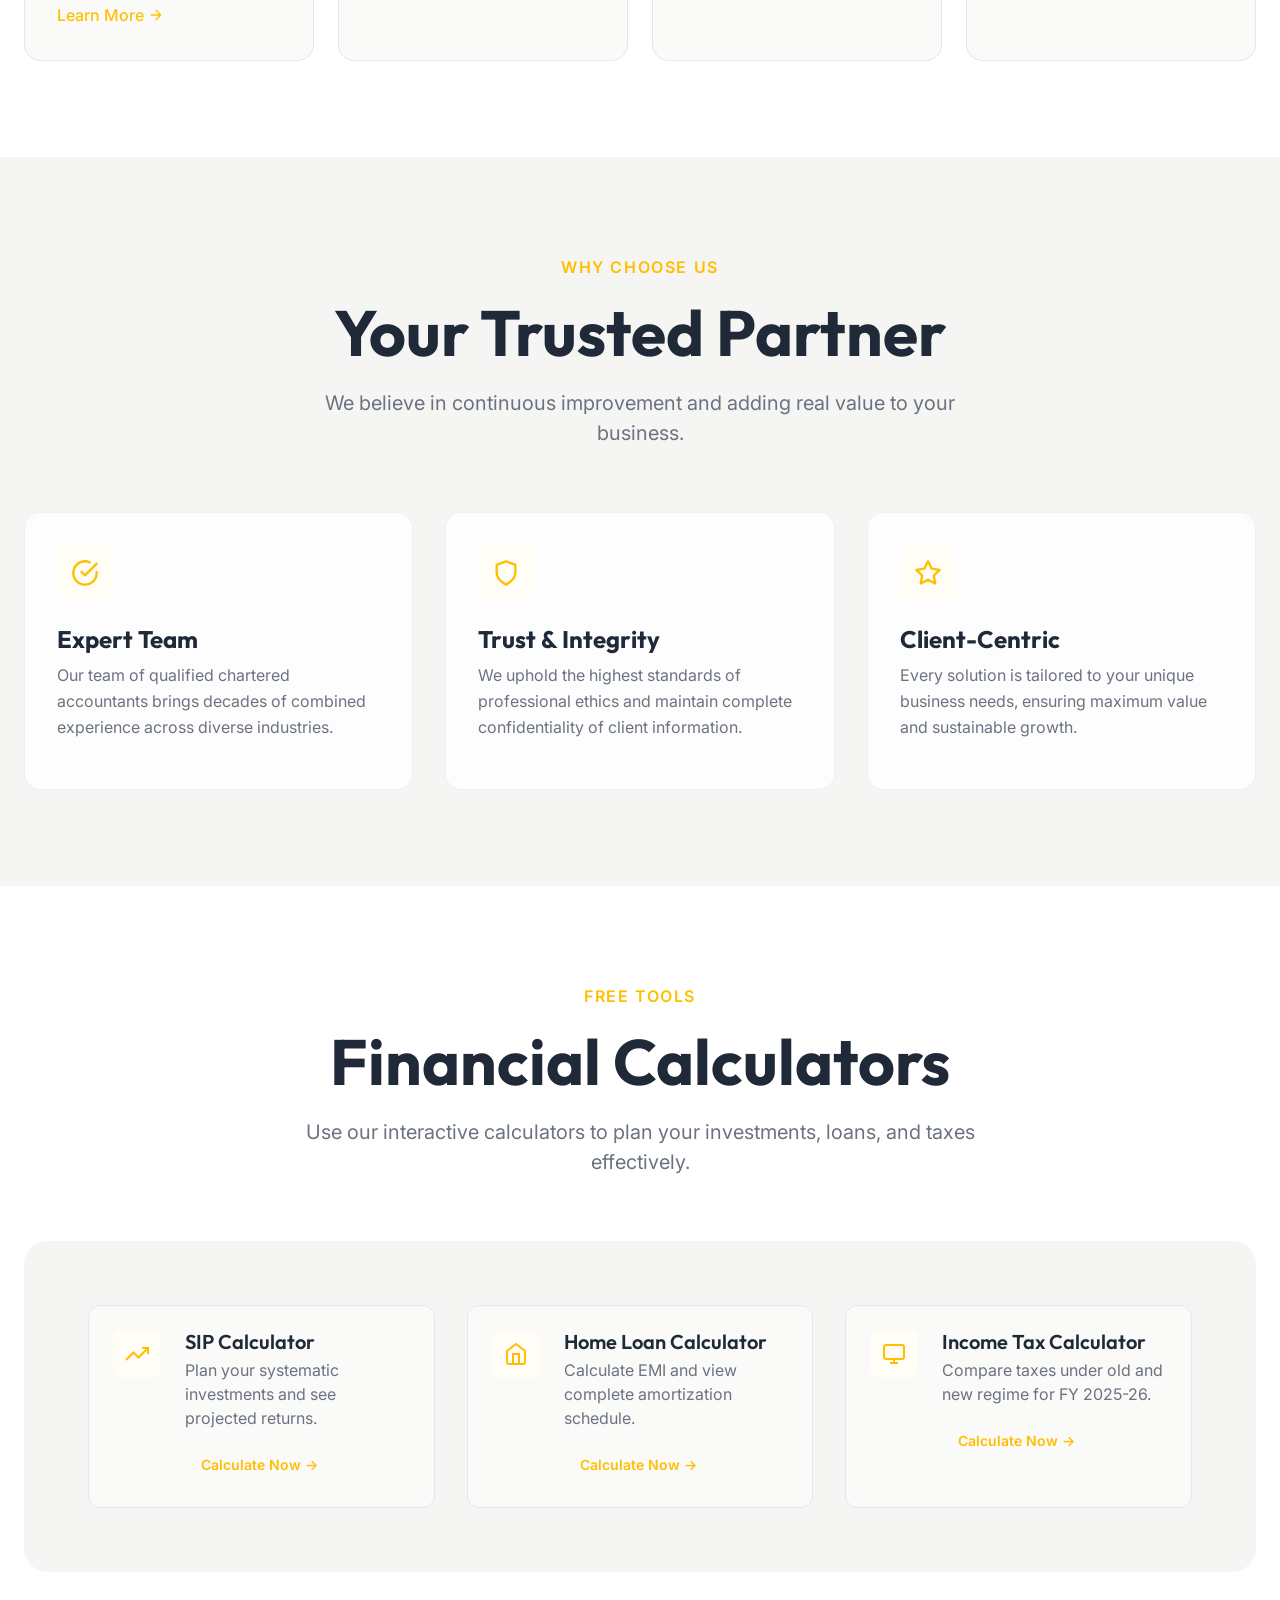
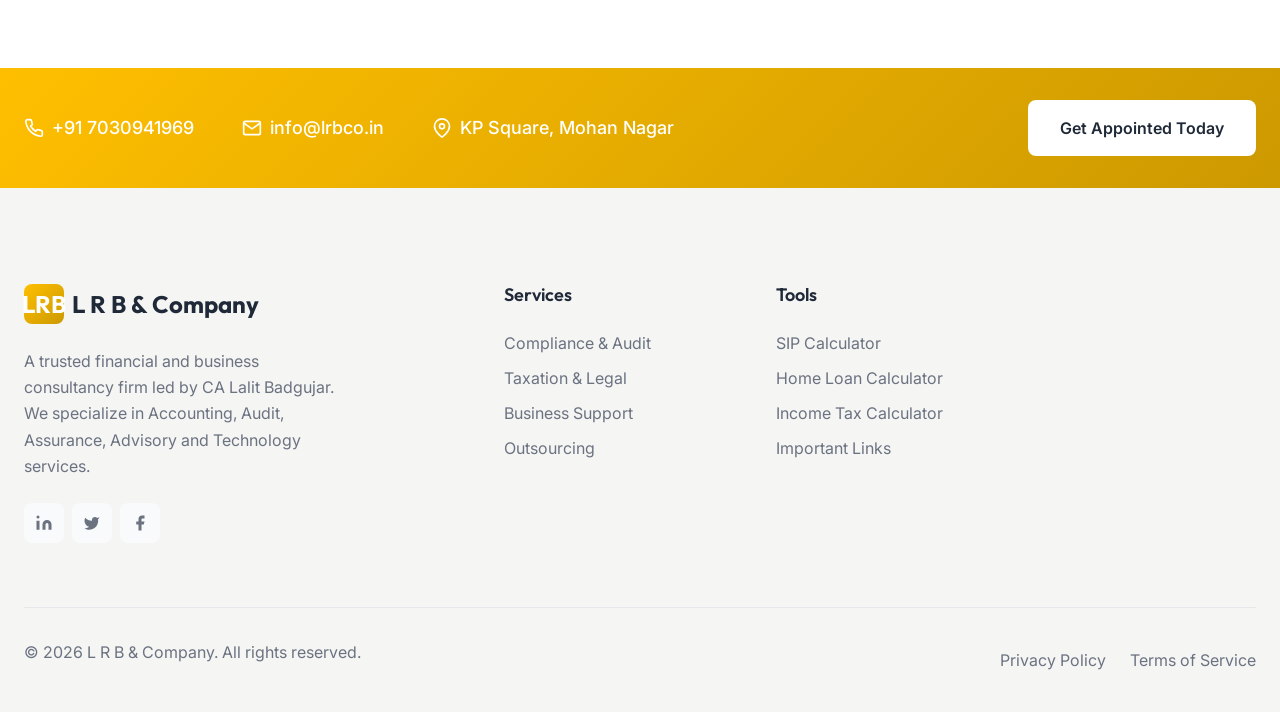
==== commit 710c50f8: "chore: Update Theme to Energetic Amber #FFBF00" ====
--- a/index.html
+++ b/index.html
@@ -19,7 +19,7 @@
     <link
       rel="icon"
       type="image/svg+xml"
-      href="data:image/svg+xml,<svg xmlns='http://www.w3.org/2000/svg' viewBox='0 0 100 100'><rect fill='%2365AC4C' rx='15' width='100' height='100'/><text x='50%' y='55%' dominant-baseline='middle' text-anchor='middle' font-family='system-ui' font-size='50' font-weight='bold' fill='%23FFFFFF'>LRB</text></svg>"
+      href="data:image/svg+xml,<svg xmlns='http://www.w3.org/2000/svg' viewBox='0 0 100 100'><rect fill='%23FFBF00' rx='15' width='100' height='100'/><text x='50%' y='55%' dominant-baseline='middle' text-anchor='middle' font-family='system-ui' font-size='50' font-weight='bold' fill='%23FFFFFF'>LRB</text></svg>"
     />
 
     <!-- Stylesheets -->
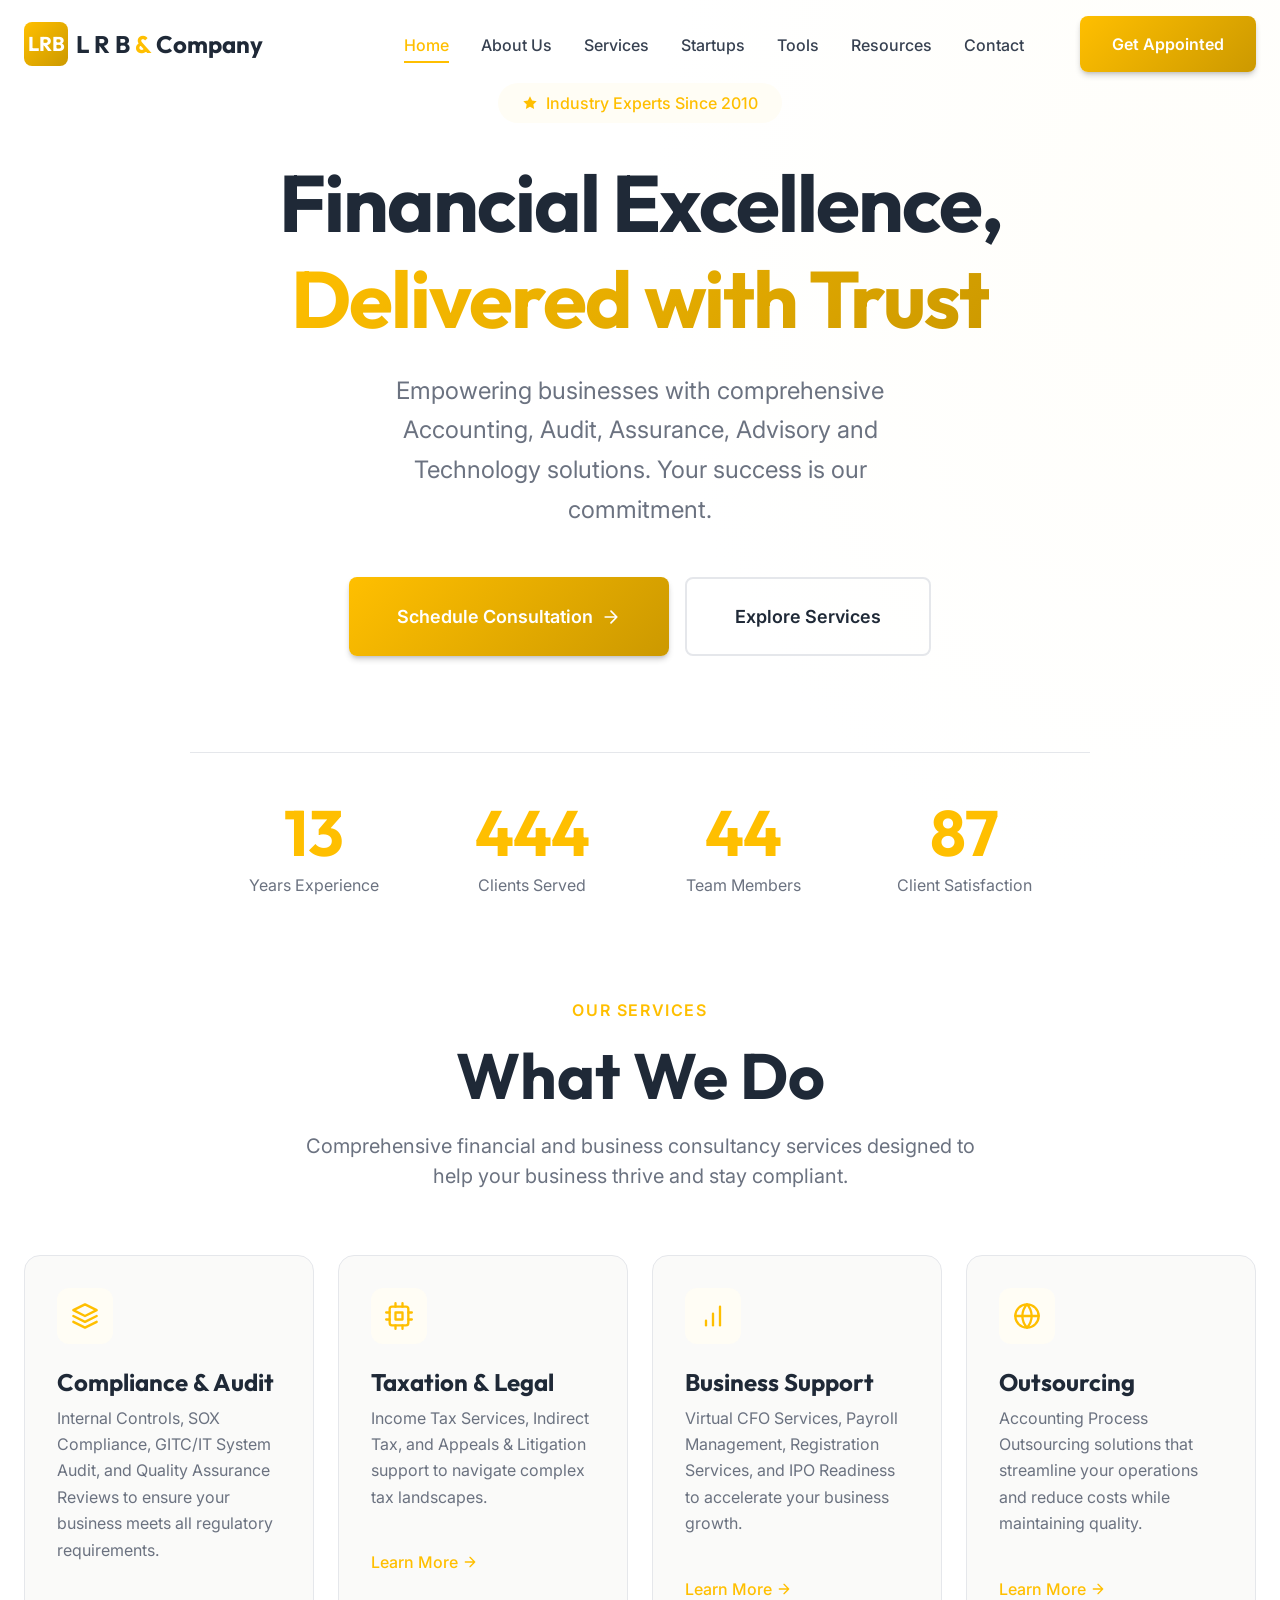
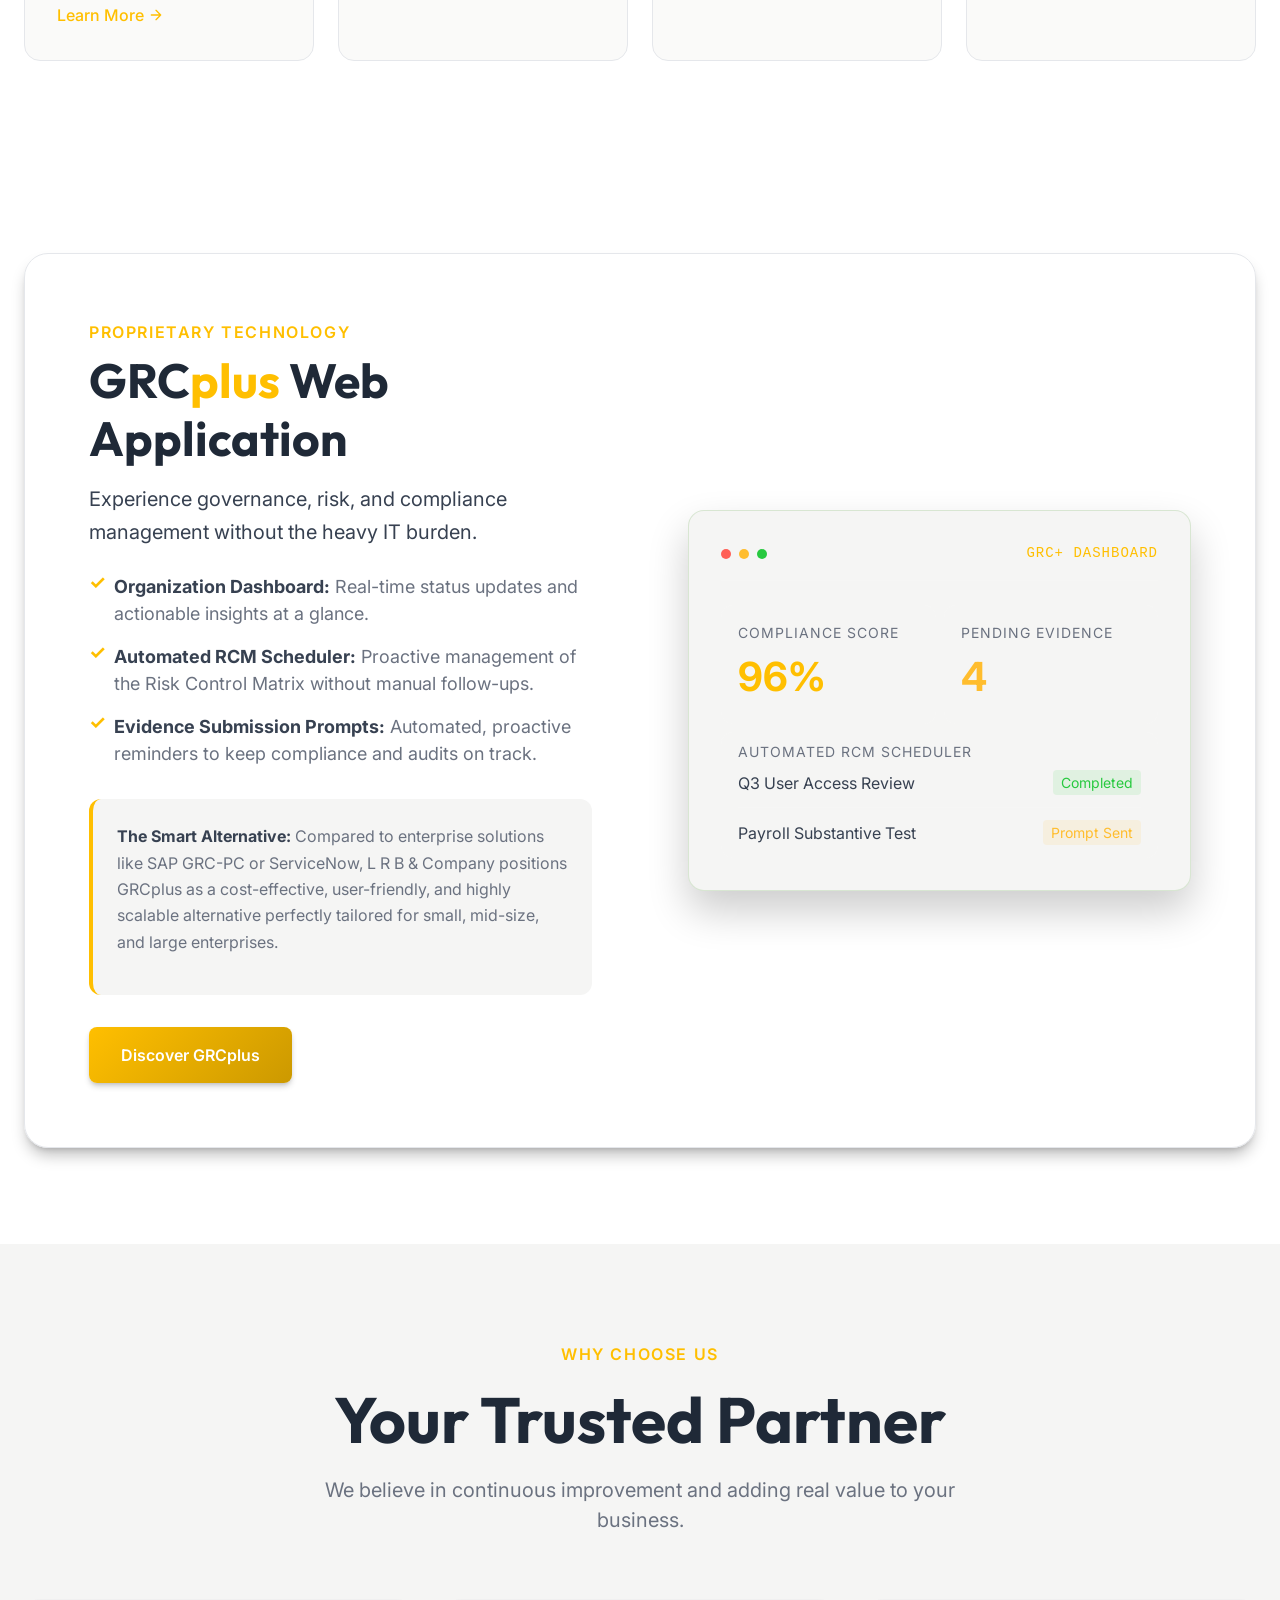
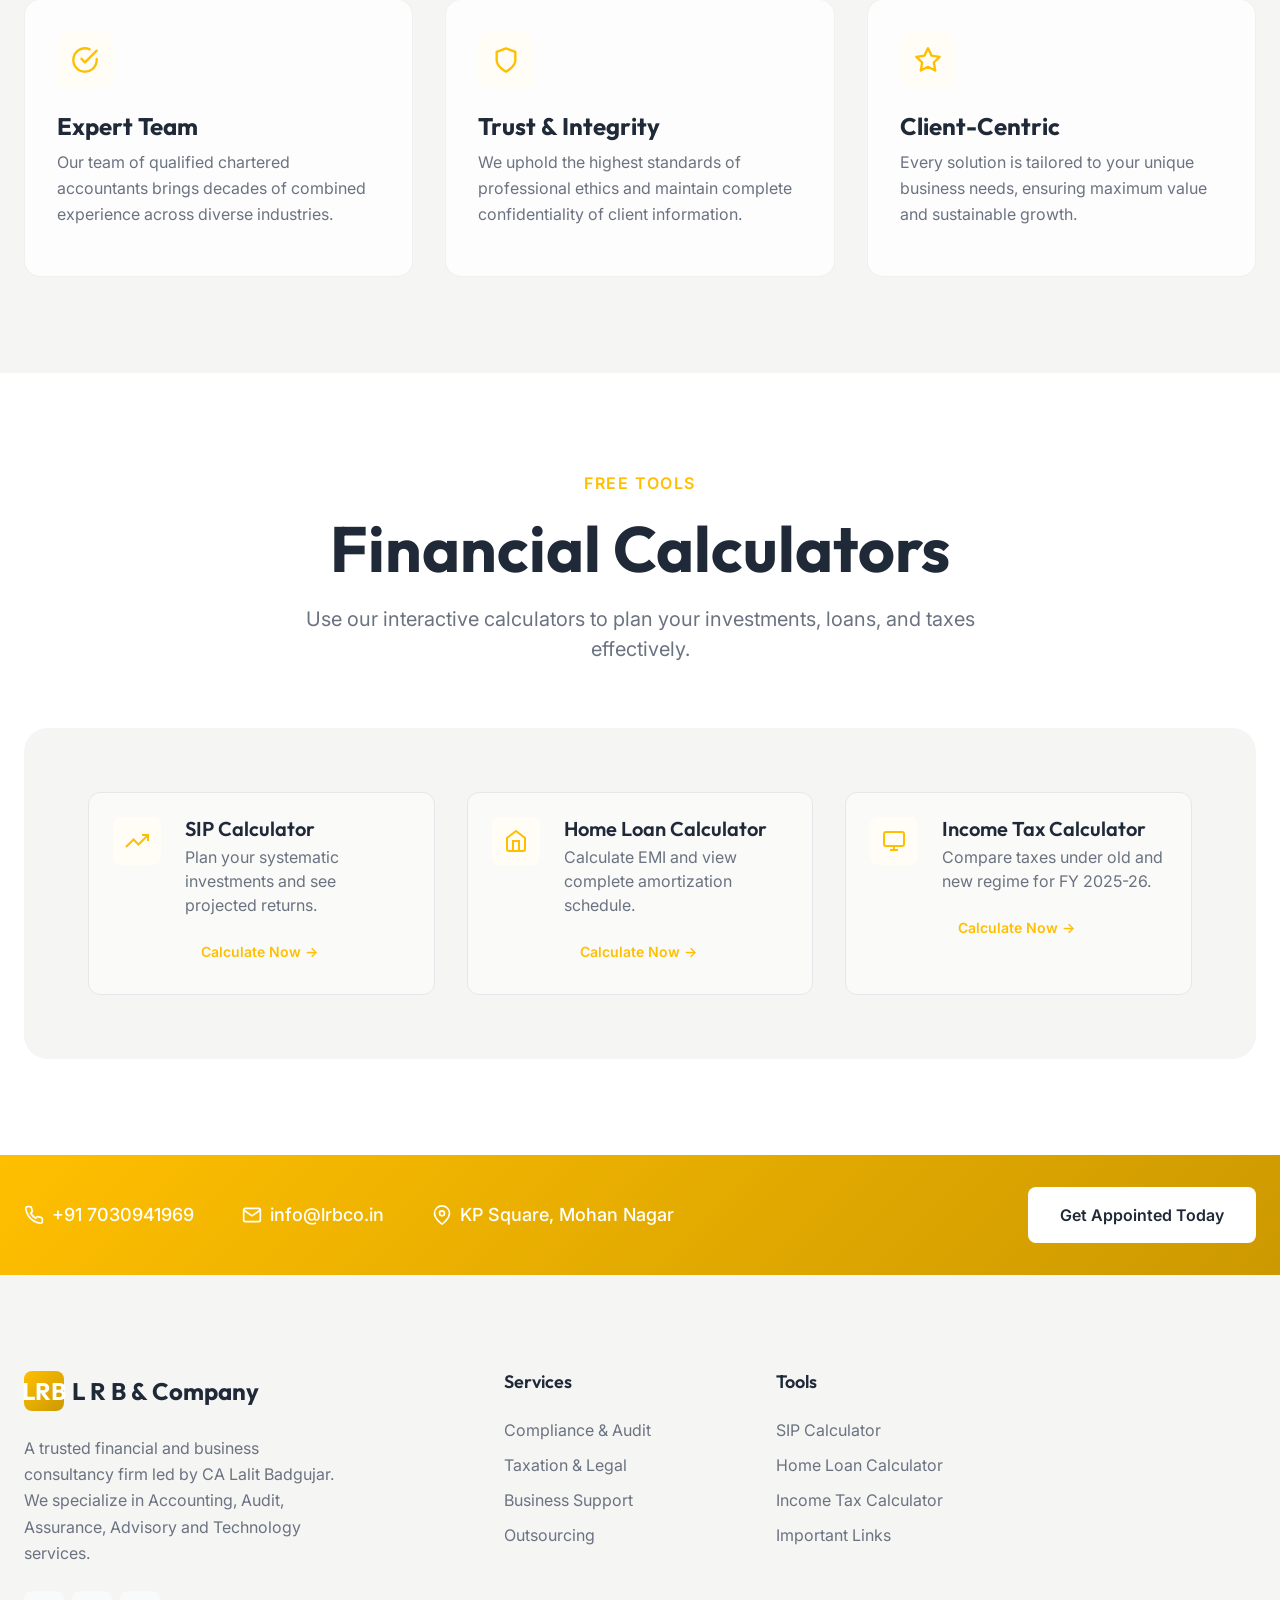
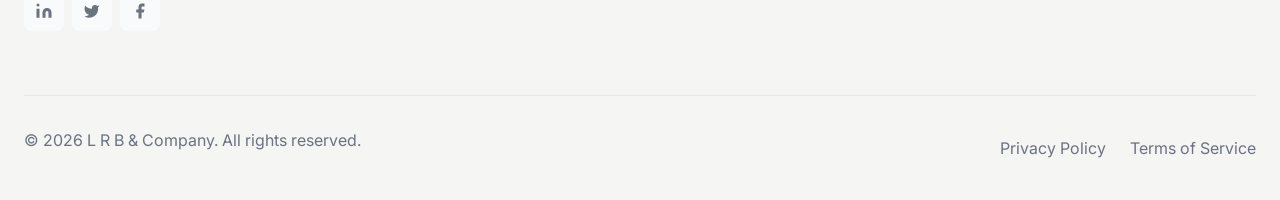
==== commit 36c777de: "AddedGRC" ====
--- a/index.html
+++ b/index.html
@@ -373,6 +373,218 @@
               </svg>
             </span>
           </a>
+        </div>
+      </div>
+    </section>
+
+    <!-- ========== Proprietary Technology: GRCplus ========== -->
+    <style>
+      @media (max-width: 992px) {
+        #grc-plus-grid {
+          grid-template-columns: 1fr !important;
+          gap: var(--space-2xl) !important;
+          text-align: center;
+        }
+        #grc-plus-grid ul li {
+          flex-direction: column;
+          align-items: center !important;
+          text-align: center;
+        }
+      }
+      @media (max-width: 640px) {
+        .grc-mock-widgets {
+          display: grid !important;
+          grid-template-columns: 1fr 1fr !important;
+          gap: var(--space-xs) !important;
+          margin-left: 0 !important;
+          margin-right: 0 !important;
+          padding-left: 0 !important;
+          padding-right: 0 !important;
+          overflow: visible !important;
+        }
+        .grc-mock-widgets > div {
+          width: 100% !important;
+          box-sizing: border-box !important;
+          padding: var(--space-sm) var(--space-md) !important;
+          flex: none !important;
+        }
+        .grc-mock-widgets > div > div:first-child {
+          font-size: 9px !important;
+          letter-spacing: 0.5px !important;
+          margin-bottom: 2px;
+        }
+        .grc-mock-widgets > div > div:last-child {
+          margin-top: 0 !important;
+          font-size: 1.6rem !important;
+        }
+        .grc-mock-table-row {
+          flex-wrap: wrap !important;
+          gap: 4px;
+        }
+        .grc-mock-table-row span:first-child {
+          font-size: var(--text-xs) !important;
+          flex: 1;
+        }
+        .grc-mock-container {
+          padding: var(--space-md) !important;
+          border-radius: var(--radius-lg) !important;
+          overflow: hidden !important;
+          box-shadow: 0 8px 24px rgba(0,0,0,0.3) !important;
+        }
+        /* Dashboard header on mobile */
+        .grc-mock-container > div:first-child {
+          padding-bottom: var(--space-sm) !important;
+          margin-bottom: var(--space-sm) !important;
+        }
+        /* Compact the text content column on mobile */
+        #grc-plus-grid > div:first-child h2 {
+          font-size: var(--text-xl) !important;
+          margin-bottom: var(--space-sm) !important;
+        }
+        #grc-plus-grid > div:first-child p {
+          font-size: var(--text-sm) !important;
+          margin-bottom: var(--space-sm) !important;
+        }
+        #grc-plus-grid ul {
+          flex-direction: column !important;
+          overflow: hidden !important;
+          gap: var(--space-xs) !important;
+          margin-bottom: var(--space-sm) !important;
+          padding-bottom: 0 !important;
+          margin-left: 0 !important;
+          margin-right: 0 !important;
+        }
+        #grc-plus-grid ul li {
+          display: flex !important;
+          flex-direction: row !important;
+          align-items: flex-start !important;
+          gap: var(--space-xs) !important;
+          min-width: unset !important;
+          width: 100% !important;
+          background: rgba(255,255,255,0.03) !important;
+          border: 1px solid rgba(255,255,255,0.06) !important;
+          border-radius: var(--radius-md) !important;
+          padding: var(--space-sm) !important;
+          flex-shrink: unset !important;
+          box-sizing: border-box !important;
+        }
+        #grc-plus-grid ul li span:first-child {
+          flex-shrink: 0;
+          width: 20px;
+          height: 20px;
+          background: var(--accent-light);
+          border-radius: 50%;
+          display: flex;
+          align-items: center;
+          justify-content: center;
+          font-size: 0.75rem;
+          line-height: 1;
+          margin-top: 2px;
+        }
+        #grc-plus-grid ul li span:last-child {
+          font-size: var(--text-xs) !important;
+          line-height: 1.5;
+        }
+        #grc-plus-grid .smart-alt-box {
+          padding: var(--space-sm) !important;
+        }
+        #grc-plus-grid .smart-alt-box p {
+          font-size: var(--text-xs) !important;
+        }
+        /* Prevent GRCplus section from overflowing parent */
+        .grc-section-wrap {
+          overflow: hidden;
+          width: 100%;
+        }
+        #grc-plus-grid {
+          width: 100% !important;
+          box-sizing: border-box !important;
+          overflow: hidden !important;
+        }
+        /* Clamp the text content column so it can't overflow the grid card */
+        #grc-plus-grid > div:first-child {
+          max-width: 100% !important;
+          width: 100% !important;
+          overflow: hidden !important;
+          box-sizing: border-box !important;
+        }
+      }
+    </style>
+    <section class="section">
+      <div class="container grc-section-wrap">
+        <div class="grid" id="grc-plus-grid" style="grid-template-columns: 1fr 1fr; gap: var(--space-4xl); align-items: center; background: linear-gradient(135deg, var(--primary-light), var(--background)); border: 1px solid var(--border); border-radius: var(--radius-2xl); padding: var(--space-3xl); box-shadow: var(--shadow-lg);" data-animate>
+          <div>
+            <span class="section-header__tag" style="margin-bottom: var(--space-sm); display: inline-block;">Proprietary Technology</span>
+            <h2 style="font-size: var(--text-3xl); margin-bottom: var(--space-md); color: var(--text);">GRC<span style="color: var(--accent);">plus</span> Web Application</h2>
+            <p style="color: var(--text-secondary); font-size: var(--text-lg); line-height: var(--leading-relaxed); margin-bottom: var(--space-lg);">
+              Experience governance, risk, and compliance management without the heavy IT burden.
+            </p>
+            
+            <ul style="list-style: none; padding: 0; margin-bottom: var(--space-xl); display: flex; flex-direction: column; gap: var(--space-md);">
+              <li style="display: flex; gap: var(--space-sm); align-items: flex-start;">
+                <span style="color: var(--accent); font-weight: bold; font-size: 1.2rem; line-height: 1;">✓</span>
+                <span style="color: var(--text-muted); font-size: var(--text-md);"><strong style="color: var(--text-secondary);">Organization Dashboard:</strong> Real-time status updates and actionable insights at a glance.</span>
+              </li>
+              <li style="display: flex; gap: var(--space-sm); align-items: flex-start;">
+                <span style="color: var(--accent); font-weight: bold; font-size: 1.2rem; line-height: 1;">✓</span>
+                <span style="color: var(--text-muted); font-size: var(--text-md);"><strong style="color: var(--text-secondary);">Automated RCM Scheduler:</strong> Proactive management of the Risk Control Matrix without manual follow-ups.</span>
+              </li>
+              <li style="display: flex; gap: var(--space-sm); align-items: flex-start;">
+                <span style="color: var(--accent); font-weight: bold; font-size: 1.2rem; line-height: 1;">✓</span>
+                <span style="color: var(--text-muted); font-size: var(--text-md);"><strong style="color: var(--text-secondary);">Evidence Submission Prompts:</strong> Automated, proactive reminders to keep compliance and audits on track.</span>
+              </li>
+            </ul>
+            
+            <div class="smart-alt-box" style="background: var(--primary-dark); padding: var(--space-lg); border-radius: var(--radius-lg); border-left: 4px solid var(--accent);">
+              <p style="color: var(--text-muted); font-size: var(--text-sm); line-height: var(--leading-relaxed);">
+                <strong style="color: var(--text-secondary);">The Smart Alternative:</strong> Compared to enterprise solutions like SAP GRC-PC or ServiceNow, L R B & Company positions GRCplus as a cost-effective, user-friendly, and highly scalable alternative perfectly tailored for small, mid-size, and large enterprises.
+              </p>
+            </div>
+            
+            <div style="margin-top: var(--space-xl);">
+              <a href="services/compliance-audit.html" class="btn btn--primary">Discover GRCplus</a>
+            </div>
+          </div>
+          
+          <!-- Mock UI Graphic -->
+          <div class="grc-mock-container" style="background: var(--primary-dark); border: 1px solid rgba(101, 172, 76, 0.2); border-radius: var(--radius-xl); padding: var(--space-xl); position: relative; overflow: hidden; box-shadow: 0 20px 40px rgba(0,0,0,0.2);" data-animate data-animate-delay="100">
+             <!-- Header -->
+             <div style="display: flex; align-items: center; justify-content: space-between; border-bottom: 1px solid rgba(255,255,255,0.05); padding-bottom: var(--space-md); margin-bottom: var(--space-lg);">
+               <div style="display: flex; gap: 8px;">
+                 <div style="width: 10px; height: 10px; border-radius: 50%; background: #ff5f56;"></div>
+                 <div style="width: 10px; height: 10px; border-radius: 50%; background: #ffbd2e;"></div>
+                 <div style="width: 10px; height: 10px; border-radius: 50%; background: #27c93f;"></div>
+               </div>
+               <div style="font-family: monospace; font-size: var(--text-xs); color: var(--accent); letter-spacing: 1px;">GRC+ DASHBOARD</div>
+             </div>
+             
+             <!-- Widgets -->
+             <div class="grid grid-2 grc-mock-widgets" style="gap: var(--space-sm); margin-bottom: var(--space-sm);">
+               <div style="background: rgba(255,255,255,0.03); padding: var(--space-md); border-radius: var(--radius-lg); border: 1px solid rgba(255,255,255,0.05);">
+                 <div style="font-size: var(--text-xs); color: var(--text-muted); text-transform: uppercase; letter-spacing: 1px;">Compliance Score</div>
+                 <div style="font-size: 2.5rem; color: var(--accent); font-weight: bold; margin-top: 4px;">96%</div>
+               </div>
+               <div style="background: rgba(255,255,255,0.03); padding: var(--space-md); border-radius: var(--radius-lg); border: 1px solid rgba(255,255,255,0.05);">
+                 <div style="font-size: var(--text-xs); color: var(--text-muted); text-transform: uppercase; letter-spacing: 1px;">Pending Evidence</div>
+                 <div style="font-size: 2.5rem; color: #ffbd2e; font-weight: bold; margin-top: 4px;">4</div>
+               </div>
+             </div>
+             
+             <!-- Table Mock -->
+             <div style="background: rgba(255,255,255,0.03); padding: var(--space-sm) var(--space-md); border-radius: var(--radius-lg); border: 1px solid rgba(255,255,255,0.05);">
+               <div style="font-size: var(--text-xs); color: var(--text-muted); text-transform: uppercase; margin-bottom: var(--space-sm); letter-spacing: 1px;">Automated RCM Scheduler</div>
+               <div style="display: flex; flex-direction: column; gap: 12px;">
+                 <div class="grc-mock-table-row" style="display: flex; justify-content: space-between; align-items: center; font-size: var(--text-sm); padding-bottom: 12px; border-bottom: 1px solid rgba(255,255,255,0.05);">
+                   <span style="color: var(--text-secondary);">Q3 User Access Review</span> 
+                   <span style="background: rgba(39, 201, 63, 0.1); color: #27c93f; padding: 2px 8px; border-radius: 4px; font-size: var(--text-xs);">Completed</span>
+                 </div>
+                 <div class="grc-mock-table-row" style="display: flex; justify-content: space-between; align-items: center; font-size: var(--text-sm); padding-bottom: 4px;">
+                   <span style="color: var(--text-secondary);">Payroll Substantive Test</span> 
+                   <span style="background: rgba(255, 189, 46, 0.1); color: #ffbd2e; padding: 2px 8px; border-radius: 4px; font-size: var(--text-xs);">Prompt Sent</span>
+                 </div>
+               </div>
+             </div>
+          </div>
         </div>
       </div>
     </section>
--- a/styles/main.css
+++ b/styles/main.css
@@ -621,19 +621,61 @@
 }
 
 @media (max-width: 768px) {
+  .hero__title {
+    font-size: var(--text-4xl);
+  }
+  .hero__subtitle {
+    font-size: var(--text-lg);
+  }
   .hero__stats {
     gap: var(--space-xl);
     padding-top: var(--space-xl);
     flex-wrap: wrap;
     justify-content: space-around;
   }
-
   .hero__stat {
     flex: 1 1 40%;
   }
-
   .hero__stat-value {
     font-size: var(--text-3xl);
+  }
+}
+
+@media (max-width: 480px) {
+  .hero__title {
+    font-size: var(--text-3xl);
+  }
+  .hero__subtitle {
+    font-size: var(--text-base);
+  }
+  .hero__badge {
+    font-size: var(--text-xs);
+    padding: var(--space-xs) var(--space-md);
+  }
+  /* GRCplus outer container on very small screens */
+  #grc-plus-grid {
+    padding: var(--space-xl) !important;
+  }
+}
+
+@media (max-width: 640px) {
+  .hero__title {
+    font-size: var(--text-3xl);
+  }
+  .hero__subtitle {
+    font-size: var(--text-base);
+    margin-bottom: var(--space-xl);
+  }
+  /* Compact GRCplus section container on mobile */
+  #grc-plus-grid {
+    padding: var(--space-xl) !important;
+    gap: var(--space-xl) !important;
+  }
+  .section-header__title {
+    font-size: var(--text-2xl);
+  }
+  .section-header__text {
+    font-size: var(--text-base);
   }
 }
 
@@ -788,6 +830,68 @@
   font-size: var(--text-sm);
   color: var(--text-muted);
   margin-bottom: var(--space-md);
+}
+
+@media (max-width: 640px) {
+  /* Override the 900px horizontal scroll — stack vertically on phones */
+  .tools-grid {
+    display: flex !important;
+    flex-direction: column !important;
+    overflow-x: visible !important;
+    scroll-snap-type: none !important;
+    gap: var(--space-sm) !important;
+    padding: 0 !important;
+    margin-left: 0 !important;
+    margin-right: 0 !important;
+  }
+
+  .tools-grid > * {
+    flex: none !important;
+    width: 100% !important;
+    scroll-snap-align: none !important;
+  }
+
+  /* Compact card: icon left, content right */
+  .tool-card {
+    flex-direction: row !important;
+    align-items: center !important;
+    gap: var(--space-md) !important;
+    padding: var(--space-md) !important;
+  }
+
+  .tool-card__icon {
+    flex-shrink: 0;
+    width: 44px !important;
+    height: 44px !important;
+    margin-bottom: 0 !important;
+  }
+
+  .tool-card__icon svg {
+    width: 22px !important;
+    height: 22px !important;
+  }
+
+  .tool-card__content {
+    flex: 1;
+    min-width: 0;
+  }
+
+  .tool-card__title {
+    font-size: var(--text-base) !important;
+    margin-bottom: 2px !important;
+  }
+
+  .tool-card__text {
+    font-size: var(--text-xs) !important;
+    margin-bottom: var(--space-sm) !important;
+    white-space: normal;
+  }
+
+  /* Tools showcase container — reduce padding */
+  .tools-showcase {
+    padding: var(--space-xl) !important;
+    border-radius: var(--radius-xl) !important;
+  }
 }
 
 /* ===== Contact Strip ===== */
